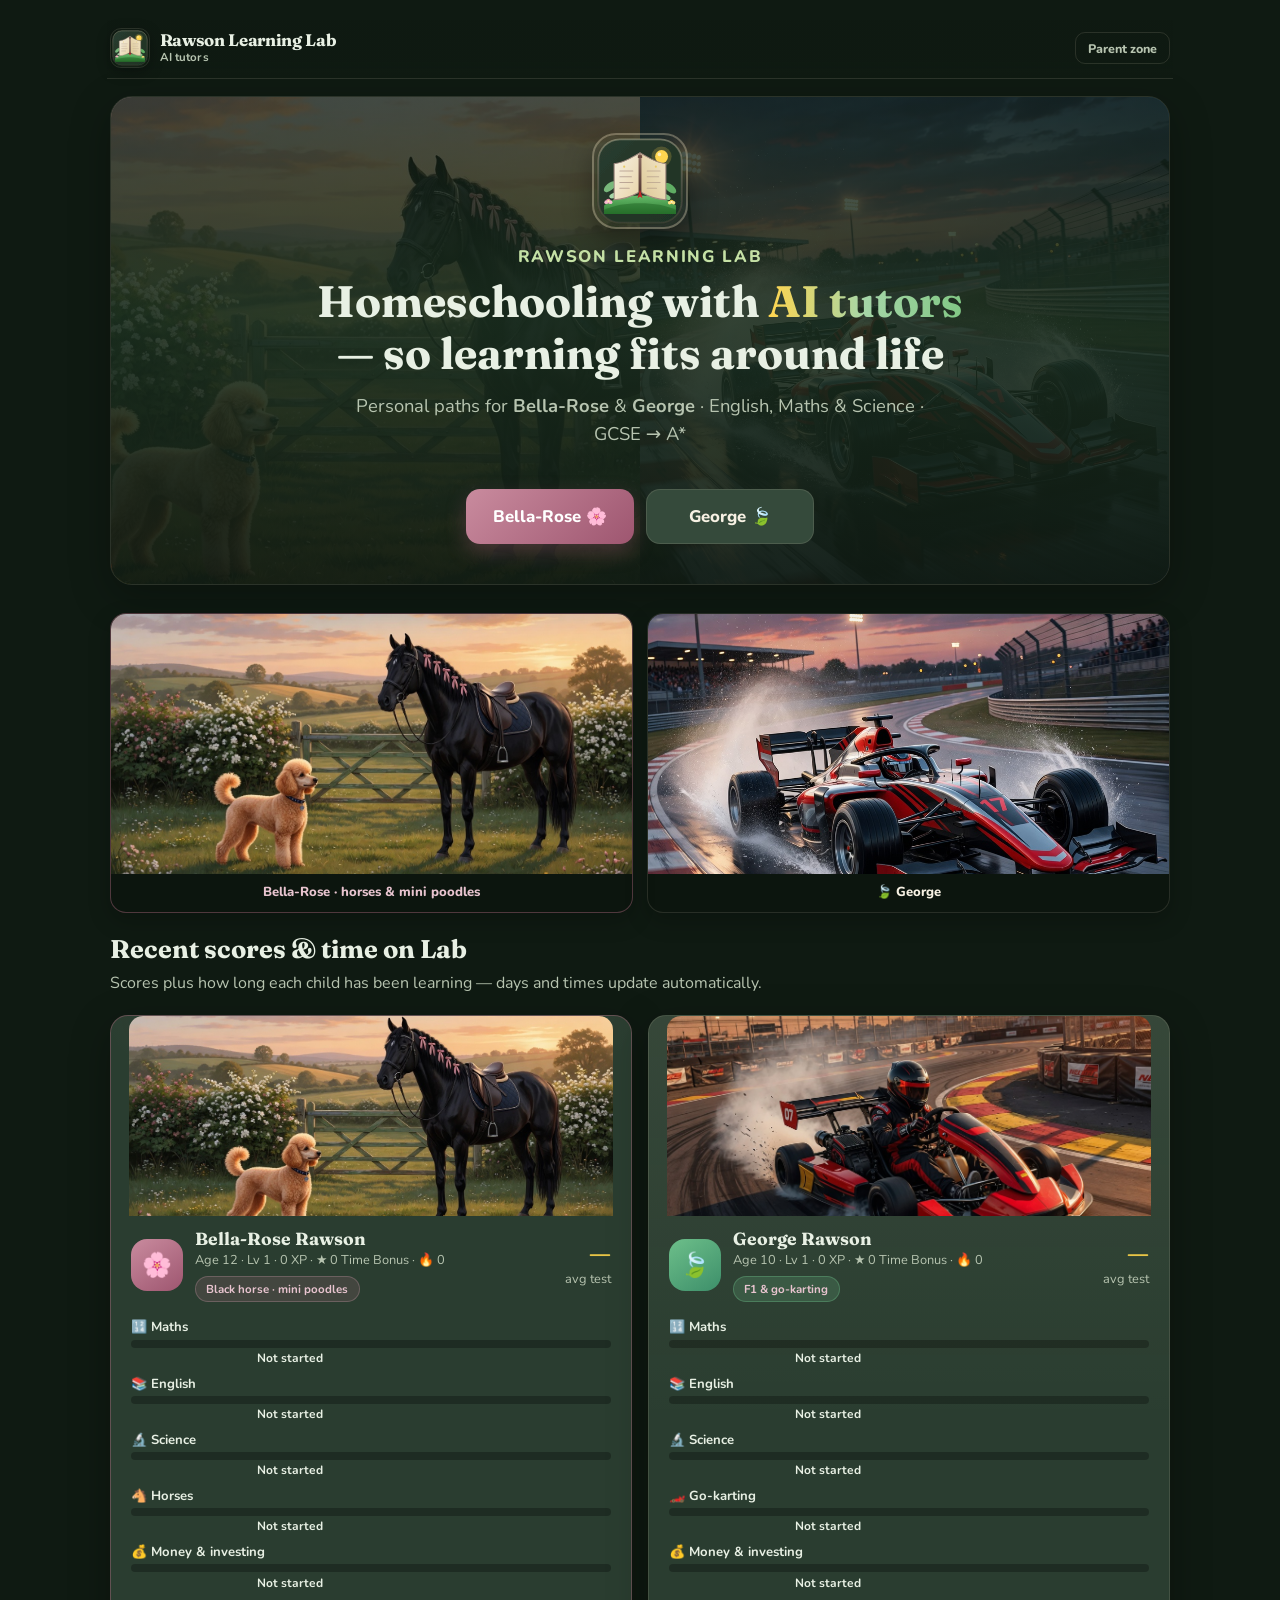
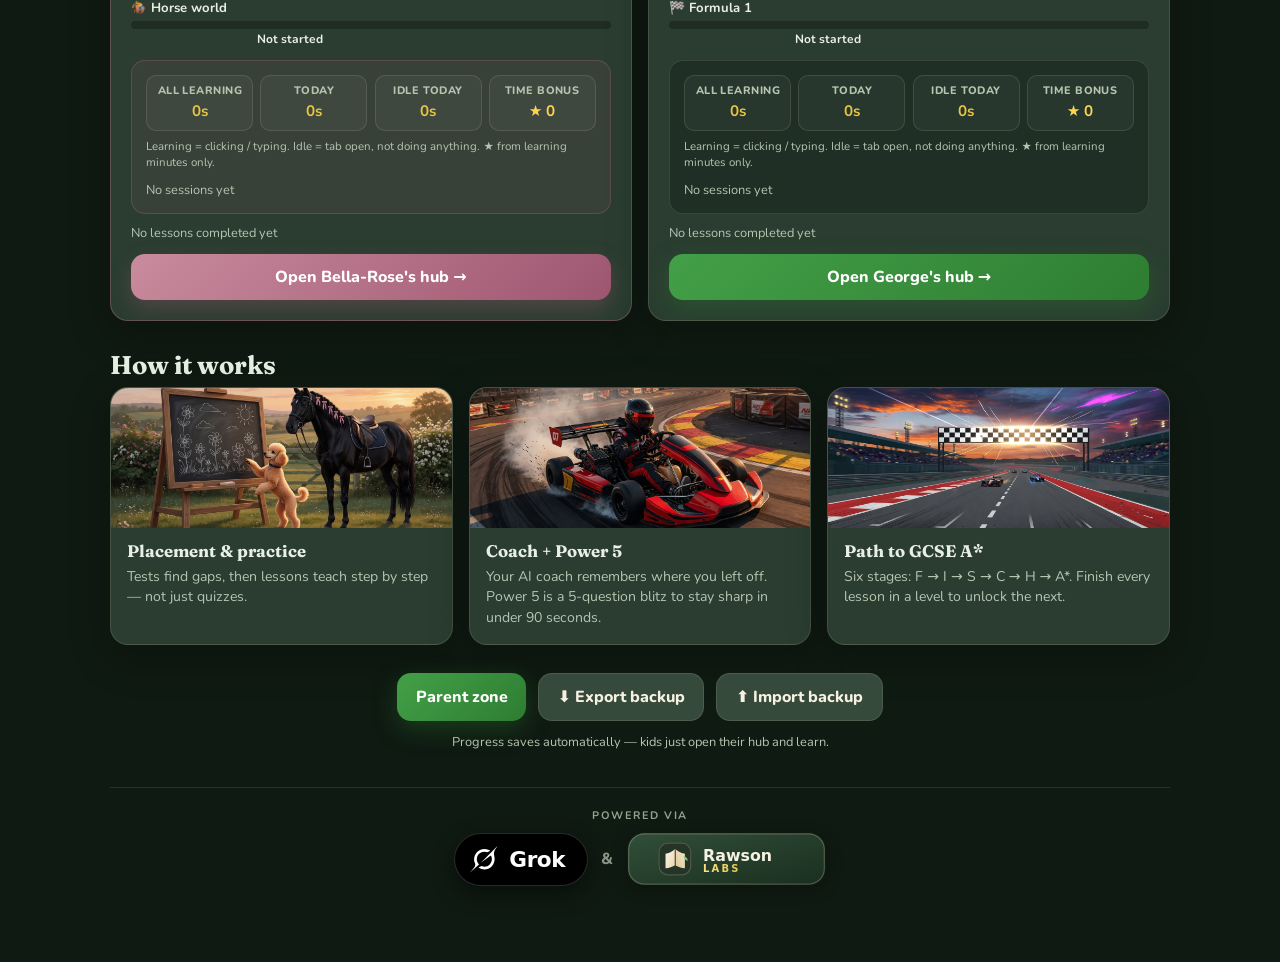
==== index.html @ af061c02 "Keep finished lessons saved, and add this week's questions. A sitting under 7 in 10 no longer says i" ====
<!DOCTYPE html>
<html lang="en-GB">
<head>
  <meta charset="UTF-8" />
  <meta name="viewport" content="width=device-width, initial-scale=1.0" />
  <title>Rawson Learning Lab · Bella-Rose &amp; George</title>
  <meta name="description" content="Rawson Learning Lab — the fastest UK AI teaching platform for Bella-Rose &amp; George. Maths, English &amp; Science from Foundation to GCSE A*. Coach, Power 5 drills, personalised pathways." />
  <meta name="theme-color" content="#0f1a12" />
  <meta name="color-scheme" content="dark" />
  <link rel="icon" href="assets/logo.svg" type="image/svg+xml" />
  <link rel="apple-touch-icon" href="assets/logo-icon.jpg" />
  <link rel="preconnect" href="https://fonts.googleapis.com" />
  <link rel="preconnect" href="https://fonts.gstatic.com" crossorigin />
  <link rel="dns-prefetch" href="https://fonts.googleapis.com" />
  <link href="https://fonts.googleapis.com/css2?family=Fraunces:opsz,wght@9..144,600;9..144,700&family=Nunito:wght@500;600;700;800;900&display=swap" rel="stylesheet" />
  <link rel="stylesheet" href="css/styles.css?v=111" />
  <link rel="stylesheet" href="css/learn.css?v=111" />
  <link rel="stylesheet" href="css/bella-theme.css?v=111" />
  <style>
    /* Instant first paint before CSS bundle applies */
    html, body { margin:0; background:#0f1a12; color:#e8f0e4; }
    #bootHint { font-family: system-ui, sans-serif; color:#c5e1a5; text-align:center; margin-top:3rem; }
  </style>
</head>
<body class="lab-body">
  <div id="app">
    <noscript>Please enable JavaScript for Rawson Learning Lab.</noscript>
    <p id="bootHint">
      Loading Rawson Learning Lab…
    </p>
  </div>

  <script src="js/curriculum.js?v=111"></script>
  <script src="js/engine.js?v=111"></script>
  <script src="js/sync.js?v=111"></script>
  <script src="js/teach-content.js?v=111"></script>
  <script src="js/stage2-content.js?v=111"></script>
  <script src="js/stage3-content.js?v=111"></script>
  <script src="js/year-install.js?v=111"></script>
  <script src="js/year-path.js?v=111"></script>
  <script src="js/year-english.js?v=111"></script>
  <script src="js/year-science.js?v=111"></script>
  <script src="js/stage4-content.js?v=111"></script>
  <script src="js/stage5-content.js?v=111"></script>
  <script src="js/stage6-content.js?v=111"></script>
  <script src="js/fun-stages.js?v=111"></script>
  <script src="js/fun-long-course.js?v=111"></script>
  <script src="js/george-kart-bank.js?v=111"></script>
  <script src="js/george-invest-bank.js?v=111"></script>
  <script src="js/george-journey.js?v=111"></script>
  <script src="js/passion-courses.js?v=111"></script>
  <script src="js/gentle-ramp.js?v=111"></script>
  <script src="js/week-content.js?v=111"></script>
  <script src="js/week3-content.js?v=111"></script>
  <script src="js/week4-content.js?v=111"></script>
  <script src="js/exam-packs.js?v=111"></script>
  <script src="js/tutor.js?v=111"></script>
  <script src="js/voice.js?v=111"></script>
  <script src="js/companion.js?v=111"></script>
  <script src="js/invest-calc.js?v=111"></script>
  <script src="js/report-problem.js?v=111"></script>
  <script src="js/app.js?v=111"></script>
  <script>
    // Remove loading hint once app paints (app replaces #app content)
    setTimeout(function () {
      var h = document.getElementById("bootHint");
      if (h) h.remove();
    }, 50);
  </script>
</body>
</html>
---- css/styles.css ----
:root {
  /* Garden + old-school books palette */
  --bg: #1a2e1f;
  --bg-soft: #243528;
  --surface: #2a3d30;
  --surface-2: #354a3b;
  --parchment: #f3e6c8;
  --text: #f7f1e3;
  --muted: #b7c4b0;
  --line: rgba(243, 230, 200, 0.12);
  --bella: #c98b9e;
  --bella-2: #9e5670;
  --george: #6dbf8a;
  --george-2: #3d8f6a;
  --maths: #6b9fd4;
  --english: #d4a017;
  --science: #7cb342;
  --karting: #ff8a3d;
  --horses: #e8c547;
  --f1: #e10600;
  --horseworld: #c4a574;
  --investing: #d4af37;
  --gold: #e8c547;
  --leaf: #66bb6a;
  --bark: #8d6e63;
  --danger: #e57373;
  --ok: #81c784;
  --radius: 18px;
  --shadow: 0 12px 40px rgba(0, 0, 0, 0.28);
  --font: "Nunito", system-ui, sans-serif;
  --display: "Fraunces", "Georgia", "Nunito", serif;
}

* { box-sizing: border-box; }
html, body {
  margin: 0;
  min-height: 100%;
  font-family: var(--font);
  /* --page-bg swaps to pink for Bella without fighting this rule */
  --page-bg-color: #15251a;
  --page-bg:
    radial-gradient(900px 500px at 15% -5%, rgba(255, 213, 79, 0.12), transparent 50%),
    radial-gradient(800px 480px at 95% 10%, rgba(102, 187, 106, 0.18), transparent 45%),
    radial-gradient(700px 400px at 50% 110%, rgba(141, 110, 99, 0.2), transparent 40%),
    linear-gradient(180deg, #1e3324 0%, #1a2e1f 40%, #15251a 100%);
  --topbar-bg: linear-gradient(180deg, rgba(15, 26, 18, 0.97) 70%, rgba(15, 26, 18, 0.88));
  background: var(--page-bg);
  background-color: var(--page-bg-color);
  color: var(--text);
  -webkit-font-smoothing: antialiased;
}

button, input, select, textarea { font: inherit; }
button { cursor: pointer; }
a { color: inherit; }

#app {
  min-height: 100vh;
  max-width: 1100px;
  margin: 0 auto;
  padding: 1.25rem 1.25rem 3rem;
}

/* —— Shared —— */
.sr-only {
  position: absolute;
  width: 1px;
  height: 1px;
  padding: 0;
  margin: -1px;
  overflow: hidden;
  clip: rect(0, 0, 0, 0);
  white-space: nowrap;
  border: 0;
}
.topbar {
  display: flex;
  flex-direction: column;
  align-items: stretch;
  gap: 0.55rem;
  margin-bottom: 1.1rem;
  position: sticky;
  top: 0;
  z-index: 40;
  padding: 0.5rem 0.2rem 0.6rem;
  margin-left: -0.2rem;
  margin-right: -0.2rem;
  background: var(--topbar-bg);
  backdrop-filter: blur(12px);
  -webkit-backdrop-filter: blur(12px);
  border-bottom: 1px solid var(--line);
}
.topbar-main {
  display: flex;
  align-items: center;
  justify-content: space-between;
  gap: 0.75rem 1rem;
}
/* Always-on Daily / Weekly / Monthly goals */
.goals-bar {
  display: grid;
  grid-template-columns: repeat(3, minmax(0, 1fr));
  gap: 0.45rem;
  width: 100%;
}
.goals-bar:has(.goal-triple) {
  grid-template-columns: repeat(4, minmax(0, 1fr));
}
@media (max-width: 720px) {
  .goals-bar {
    grid-template-columns: 1fr;
  }
  .goals-bar:has(.goal-triple) {
    grid-template-columns: 1fr 1fr;
  }
  .topbar-main {
    flex-wrap: wrap;
  }
  .logo h1 {
    white-space: normal;
  }
  .pill-row {
    width: 100%;
    justify-content: flex-start;
  }
}
.goal-chip {
  display: flex;
  flex-direction: column;
  gap: 0.28rem;
  padding: 0.45rem 0.65rem 0.5rem;
  border-radius: 12px;
  background: rgba(0, 0, 0, 0.28);
  border: 1px solid var(--line);
  min-width: 0;
  transition: border-color 0.15s ease, background 0.15s ease, box-shadow 0.15s ease;
}
.goal-chip-top {
  display: flex;
  align-items: center;
  gap: 0.3rem;
  min-width: 0;
}
.goal-chip-emoji {
  font-size: 0.95rem;
  line-height: 1;
  flex-shrink: 0;
}
.goal-chip-name {
  font-size: 0.72rem;
  font-weight: 800;
  letter-spacing: 0.03em;
  text-transform: uppercase;
  color: var(--muted);
  white-space: nowrap;
  overflow: hidden;
  text-overflow: ellipsis;
}
.goal-chip-badge {
  margin-left: auto;
  font-size: 0.85rem;
  line-height: 1;
  flex-shrink: 0;
}
.goal-chip-nums {
  font-size: 0.95rem;
  font-weight: 800;
  color: var(--text);
  font-family: var(--display);
  letter-spacing: 0.01em;
}
.goal-chip-nums strong {
  color: var(--gold);
}
.goal-slash {
  opacity: 0.45;
  margin: 0 0.05rem;
  font-weight: 700;
}
.goal-chip-bar {
  display: block;
  height: 5px;
  border-radius: 99px;
  background: rgba(255, 255, 255, 0.08);
  overflow: hidden;
}
.goal-chip-bar i {
  display: block;
  height: 100%;
  border-radius: 99px;
  background: linear-gradient(90deg, #6b9fd4, #81c784);
  min-width: 0;
  transition: width 0.35s ease;
}
.goal-chip.is-met {
  border-color: rgba(129, 199, 132, 0.65);
  background:
    linear-gradient(135deg, rgba(129, 199, 132, 0.16), rgba(232, 197, 71, 0.08)),
    rgba(0, 0, 0, 0.22);
  box-shadow: 0 0 0 1px rgba(129, 199, 132, 0.12), 0 6px 18px rgba(46, 125, 50, 0.15);
}
.goal-chip.is-met .goal-chip-name {
  color: #a5d6a7;
}
.goal-chip.is-met .goal-chip-bar i {
  background: linear-gradient(90deg, #81c784, #e8c547);
}
.goal-chip.goal-triple {
  border-color: rgba(232, 197, 71, 0.55);
  background:
    linear-gradient(135deg, rgba(232, 197, 71, 0.18), rgba(129, 199, 132, 0.1)),
    rgba(0, 0, 0, 0.22);
}
.goal-chip.goal-day .goal-chip-bar i {
  background: linear-gradient(90deg, #e8c547, #81c784);
}
.goal-chip.goal-week .goal-chip-bar i {
  background: linear-gradient(90deg, #6b9fd4, #81c784);
}
.goal-chip.goal-month .goal-chip-bar i {
  background: linear-gradient(90deg, #b39ddb, #6b9fd4);
}

.logo {
  display: flex;
  align-items: center;
  gap: 0.6rem;
  cursor: pointer;
  min-width: 0;
}
.logo:focus-visible {
  outline: 2px solid var(--gold);
  outline-offset: 3px;
  border-radius: 12px;
}

.logo-mark {
  width: 40px;
  height: 40px;
  border-radius: 11px;
  display: block;
  object-fit: cover;
  box-shadow: 0 4px 14px rgba(0, 0, 0, 0.28);
  flex-shrink: 0;
  background: transparent;
  border: 1px solid var(--line);
}

.logo-text {
  display: flex;
  flex-direction: column;
  gap: 0.05rem;
  min-width: 0;
}

.logo h1 {
  margin: 0;
  font-family: var(--display);
  font-size: 1.05rem;
  font-weight: 700;
  letter-spacing: -0.02em;
  line-height: 1.15;
  white-space: nowrap;
}

.logo p {
  margin: 0;
  font-size: 0.72rem;
  font-weight: 700;
  color: var(--muted);
  letter-spacing: 0.01em;
  line-height: 1.2;
}

.pill-row {
  display: flex;
  gap: 0.4rem;
  flex-wrap: wrap;
  align-items: center;
  justify-content: flex-end;
}

.pill {
  display: inline-flex;
  align-items: center;
  gap: 0.3rem;
  padding: 0.32rem 0.65rem;
  border-radius: 999px;
  background: var(--surface);
  border: 1px solid var(--line);
  font-size: 0.75rem;
  font-weight: 700;
  color: var(--muted);
  line-height: 1.2;
}

.topbar .btn {
  padding: 0.4rem 0.75rem;
  font-size: 0.78rem;
  border-radius: 10px;
}

.pill strong { color: var(--gold); font-weight: 800; }

.btn {
  border: none;
  border-radius: 14px;
  padding: 0.75rem 1.15rem;
  font-weight: 800;
  transition: transform 0.12s, box-shadow 0.12s, opacity 0.12s;
}
.btn:hover { transform: translateY(-1px); }
.btn:active { transform: translateY(0); }
.btn:disabled { opacity: 0.45; cursor: not-allowed; transform: none; }

.btn-primary {
  background: linear-gradient(135deg, #43a047, #2e7d32);
  color: white;
  box-shadow: 0 8px 24px rgba(46, 125, 50, 0.35);
}
.btn-bella {
  background: linear-gradient(135deg, #c98b9e, #9e5670);
  color: #fff;
  box-shadow: 0 8px 20px rgba(158, 86, 112, 0.35);
}
.btn-secondary {
  background: var(--surface-2);
  color: var(--text);
  border: 1px solid var(--line);
}
.btn-ghost {
  background: transparent;
  color: var(--muted);
  border: 1px solid var(--line);
}
.btn-ok {
  background: linear-gradient(135deg, #22c55e, #14b8a6);
  color: white;
}
.btn-idk {
  background: transparent;
  color: var(--muted);
  border: 1.5px dashed rgba(255, 213, 79, 0.45);
  font-weight: 800;
}
.btn-idk:hover {
  color: var(--text);
  border-color: rgba(255, 213, 79, 0.75);
  background: rgba(255, 213, 79, 0.08);
}
.btn-idk:disabled {
  opacity: 0.45;
  cursor: not-allowed;
}
.diff-card { padding-bottom: 0.9rem; }
.diff-title { margin: 0 0 0.35rem; font-family: var(--display); font-size: 1.15rem; }
.diff-who, .diff-note { margin: 0.35rem 0; font-size: 0.88rem; }
.diff-picks { display: flex; flex-wrap: wrap; gap: 0.45rem; margin: 0.55rem 0; }
.diff-pick {
  flex: 1 1 6.5rem;
  min-height: 44px;
  border-radius: 999px;
  border: 1.5px solid rgba(255, 255, 255, 0.22);
  background: transparent;
  color: inherit;
  font: inherit;
  font-weight: 800;
  padding: 0.5rem 0.75rem;
  cursor: pointer;
}
.diff-pick.is-on {
  background: var(--gold, #e8c547);
  color: #1a1408;
  border-color: transparent;
}
.diff-picks-parent { margin-top: 0.65rem; }
.adapt-hint {
  margin: 0.35rem 0 0.15rem;
  font-size: 0.8rem;
  font-weight: 700;
}
.adapt-hint strong {
  color: var(--gold);
}
body.theme-learner-bella .btn-idk,
body[data-learner="bella"] .btn-idk {
  border-color: rgba(232, 196, 207, 0.5);
  color: #e8c4cf;
}
.btn-block { width: 100%; }
.btn-lg { padding: 0.95rem 1.4rem; font-size: 1.05rem; }

.card {
  background:
    linear-gradient(180deg, rgba(243, 230, 200, 0.06), transparent 45%),
    var(--surface);
  border: 1px solid var(--line);
  border-radius: var(--radius);
  padding: 1.25rem;
  box-shadow: var(--shadow);
}

.grid-2 {
  display: grid;
  grid-template-columns: repeat(2, 1fr);
  gap: 1rem;
}
.grid-3 {
  display: grid;
  grid-template-columns: repeat(3, 1fr);
  gap: 1rem;
}

.muted { color: var(--muted); }
.center { text-align: center; }
.mt-1 { margin-top: 0.75rem; }
.mt-2 { margin-top: 1.25rem; }
.mb-1 { margin-bottom: 0.75rem; }
.mb-2 { margin-bottom: 1.25rem; }

h2.section-title {
  font-family: var(--display);
  font-size: 1.6rem;
  margin: 0 0 0.35rem;
}
.lead {
  margin: 0 0 1.25rem;
  color: var(--muted);
  line-height: 1.5;
}

/* —— Home / profiles —— */
.hero-logo {
  width: 96px;
  height: 96px;
  border-radius: 24px;
  display: block;
  margin: 0 auto 1rem;
  box-shadow: 0 12px 28px rgba(0, 0, 0, 0.35);
  border: 2px solid rgba(243, 230, 200, 0.3);
}
.sparkle {
  background: linear-gradient(90deg, #ffd54f, #a5d6a7, #81c784);
  -webkit-background-clip: text;
  background-clip: text;
  color: transparent;
}

/* Homepage website layout */
.home-hero {
  position: relative;
  border-radius: 22px;
  overflow: hidden;
  margin-bottom: 1.75rem;
  min-height: 380px;
  display: grid;
  place-items: center;
  border: 1px solid var(--line);
  box-shadow: var(--shadow);
}
.home-hero-media {
  position: absolute;
  inset: 0;
}
.home-hero-split {
  display: grid;
  grid-template-columns: 1fr 1fr;
}
.home-hero-media img {
  width: 100%;
  height: 100%;
  object-fit: cover;
  object-position: center 40%;
  display: block;
}
.home-hero-overlay {
  position: absolute;
  inset: 0;
  /* Even wash so centred text stays readable */
  background: linear-gradient(
    180deg,
    rgba(15, 26, 18, 0.72) 0%,
    rgba(26, 46, 31, 0.88) 45%,
    rgba(15, 26, 18, 0.92) 100%
  );
}
.home-hero-copy {
  position: relative;
  z-index: 1;
  padding: 2.25rem 1.5rem 2.5rem;
  max-width: 46rem;
  width: 100%;
  margin: 0 auto;
  text-align: center;
  display: flex;
  flex-direction: column;
  align-items: center;
}
.home-hero-copy h2 {
  font-family: var(--display);
  font-size: clamp(1.85rem, 4.6vw, 2.75rem);
  margin: 0 0 0.75rem;
  line-height: 1.18;
  font-weight: 700;
  max-width: 22ch;
}
.home-hero-copy .lead {
  font-size: clamp(1rem, 2.2vw, 1.15rem);
  max-width: 36rem;
  margin-left: auto;
  margin-right: auto;
}
.home-kicker {
  margin: 0 0 0.5rem;
  font-size: clamp(0.9rem, 2vw, 1.05rem);
  font-weight: 800;
  letter-spacing: 0.1em;
  text-transform: uppercase;
  color: #c5e1a5;
}
.home-hero-cta {
  display: flex;
  flex-wrap: wrap;
  gap: 0.75rem;
  margin-top: 1.35rem;
  justify-content: center;
}
.home-hero-cta .btn-lg {
  min-width: 10.5rem;
  justify-content: center;
}
.home-section {
  margin-bottom: 1.75rem;
}
.home-score-card {
  text-align: left;
}
.home-score-card .avatar.mini {
  width: 52px;
  height: 52px;
  border-radius: 16px;
  font-size: 1.5rem;
  margin: 0;
  display: grid;
  place-items: center;
  color: #fff;
  flex-shrink: 0;
}
.home-score-card.bella {
  border-color: rgba(183, 110, 132, 0.4);
  background:
    radial-gradient(380px 160px at 50% 0%, rgba(183, 110, 132, 0.14), transparent 70%),
    var(--surface);
}
.home-score-card.bella .avatar {
  background: linear-gradient(145deg, var(--bella), var(--bella-2));
}
.home-score-card.george .avatar {
  background: linear-gradient(145deg, var(--george), var(--george-2));
}
.home-score-head {
  display: flex;
  align-items: center;
  gap: 0.75rem;
  margin-bottom: 1rem;
}
.home-score-head h3 {
  margin: 0;
  font-family: var(--display);
  font-size: 1.1rem;
}
.home-score-head .muted {
  margin: 0.15rem 0 0;
  font-size: 0.8rem;
}
.home-avg {
  margin-left: auto;
  text-align: right;
}
.home-avg-num {
  display: block;
  font-family: var(--display);
  font-size: 1.6rem;
  font-weight: 700;
  color: var(--gold);
  line-height: 1;
}
.home-score-row {
  display: grid;
  grid-template-columns: minmax(0, 1fr) auto;
  gap: 0.2rem 0.65rem;
  align-items: center;
  font-size: 0.82rem;
  font-weight: 700;
  margin-bottom: 0.55rem;
}
.home-score-row > strong {
  text-align: right;
  font-size: 0.75rem;
  line-height: 1.25;
  max-width: 12rem;
}
.home-score-bar {
  grid-column: 1 / -1;
  height: 8px;
  background: rgba(0, 0, 0, 0.28);
  border-radius: 99px;
  overflow: hidden;
}
.home-score-bar > i {
  display: block;
  height: 100%;
  border-radius: 99px;
  background: linear-gradient(90deg, #66bb6a, #ffd54f);
}
.time-board {
  margin: 0.85rem 0 0.35rem;
  padding: 0.85rem 0.9rem;
  border-radius: 14px;
  background: rgba(0, 0, 0, 0.22);
  border: 1px solid var(--line);
}
.time-stats {
  display: grid;
  grid-template-columns: repeat(4, minmax(0, 1fr));
  gap: 0.45rem;
  margin-bottom: 0.55rem;
}
.time-stat {
  text-align: center;
  padding: 0.45rem 0.3rem;
  border-radius: 10px;
  background: rgba(255, 255, 255, 0.04);
  border: 1px solid var(--line);
}
.time-stat-label {
  display: block;
  font-size: 0.68rem;
  font-weight: 800;
  letter-spacing: 0.04em;
  text-transform: uppercase;
  color: var(--muted);
  margin-bottom: 0.15rem;
}
.time-stat strong {
  font-size: 0.95rem;
  color: var(--gold);
}
.time-stat-bonus strong {
  color: #ffd54f;
}
.time-board-note {
  margin: 0 0 0.65rem;
  font-size: 0.72rem;
  line-height: 1.35;
}
.time-day-list {
  display: flex;
  flex-direction: column;
  gap: 0.35rem;
}
.time-day-row {
  display: grid;
  grid-template-columns: 5.5rem 3rem 4.2rem 1fr;
  gap: 0.35rem 0.5rem;
  align-items: baseline;
  font-size: 0.78rem;
  font-weight: 700;
  padding-top: 0.3rem;
  border-top: 1px solid rgba(255, 255, 255, 0.06);
}
.time-day-name {
  font-weight: 800;
}
.time-day-dur {
  color: var(--gold);
  font-weight: 800;
}
.time-day-idle {
  color: var(--muted);
  font-weight: 700;
  font-size: 0.72rem;
}
.time-slots {
  color: var(--muted);
  font-weight: 600;
  font-size: 0.72rem;
  line-height: 1.3;
  overflow: hidden;
  text-overflow: ellipsis;
  white-space: nowrap;
}
.time-empty {
  margin: 0;
  font-size: 0.8rem;
}
.time-bonus-chip {
  margin-top: 0.4rem;
  font-size: 0.75rem;
  font-weight: 800;
  color: #ffd54f;
}
#liveTimePill[data-idle="1"] {
  border-color: rgba(255, 213, 79, 0.45);
  color: #ffe082;
}
.home-score-card.bella .time-board {
  border-color: rgba(183, 110, 132, 0.28);
  background: rgba(183, 110, 132, 0.1);
}
body.theme-learner-bella .time-board {
  border-color: rgba(183, 110, 132, 0.28);
  background: rgba(183, 110, 132, 0.1);
}
#liveTimePill {
  max-width: 14rem;
  white-space: nowrap;
  overflow: hidden;
  text-overflow: ellipsis;
}
@media (max-width: 720px) {
  .time-stats {
    grid-template-columns: 1fr 1fr;
  }
  .time-day-row {
    grid-template-columns: 1fr 1fr;
  }
  .time-day-row .time-slots {
    grid-column: 1 / -1;
    white-space: normal;
  }
}
.home-last {
  font-size: 0.8rem;
  margin: 0.65rem 0 0;
}
.home-features {
  display: grid;
  grid-template-columns: repeat(3, 1fr);
  gap: 1rem;
}
.home-feature {
  padding: 0;
  overflow: hidden;
}
.home-feature img {
  width: 100%;
  height: 140px;
  object-fit: cover;
  display: block;
}
.home-feature h3 {
  margin: 0.85rem 1rem 0.35rem;
  font-family: var(--display);
  font-size: 1.05rem;
}
.home-feature p {
  margin: 0 1rem 1rem;
  font-size: 0.88rem;
  line-height: 1.45;
}

@media (max-width: 720px) {
  .home-features {
    grid-template-columns: 1fr;
  }
  .home-score-row {
    font-size: 0.75rem;
  }
  .home-score-row > strong {
    max-width: 9.5rem;
  }
  .home-hero {
    min-height: 340px;
  }
  .home-hero-copy {
    padding: 1.75rem 1.15rem 2rem;
  }
  .home-hero-copy h2 {
    max-width: none;
  }
  .hero-logo {
    width: 84px;
    height: 84px;
  }
}

.profile-card {
  position: relative;
  overflow: hidden;
  text-align: center;
  padding: 1.75rem 1.25rem;
  cursor: pointer;
  transition: transform 0.15s, border-color 0.15s;
  border: 2px solid transparent;
}
.profile-card:hover { transform: translateY(-4px); }
.profile-card.bella {
  border-color: rgba(255, 95, 178, 0.7);
  background:
    radial-gradient(420px 180px at 50% 0%, rgba(255, 95, 178, 0.22), transparent 70%),
    var(--surface);
}
.profile-card.george { border-color: rgba(61, 214, 198, 0.45); }
.profile-card .avatar {
  width: 96px;
  height: 96px;
  margin: 0 auto 1rem;
  border-radius: 28px;
  display: grid;
  place-items: center;
  font-size: 2.6rem;
  font-weight: 900;
  color: white;
}
.profile-card.bella .avatar {
  background: linear-gradient(145deg, var(--bella), var(--bella-2));
  box-shadow: 0 12px 30px rgba(233, 30, 140, 0.45);
}
.profile-card.george .avatar {
  background: linear-gradient(145deg, var(--george), var(--george-2));
  box-shadow: 0 12px 30px rgba(61, 214, 198, 0.3);
}
.profile-card h3 {
  margin: 0 0 0.25rem;
  font-family: var(--display);
  font-size: 1.35rem;
}
.profile-card .age { color: var(--muted); font-weight: 700; margin-bottom: 0.75rem; }
.profile-stats {
  display: flex;
  justify-content: center;
  gap: 0.5rem;
  flex-wrap: wrap;
  font-size: 0.78rem;
  font-weight: 800;
}
.stat-chip {
  background: rgba(0,0,0,0.25);
  padding: 0.3rem 0.6rem;
  border-radius: 999px;
}

.parent-bar {
  margin-top: 1.5rem;
  display: flex;
  gap: 0.75rem;
  justify-content: center;
  flex-wrap: wrap;
}

/* —— Dashboard —— */
.welcome-banner {
  display: flex;
  align-items: center;
  justify-content: space-between;
  gap: 1rem;
  flex-wrap: wrap;
  padding: 1.25rem 1.4rem;
  border-radius: var(--radius);
  margin-bottom: 1.25rem;
  border: 1px solid var(--line);
}
.welcome-banner.bella {
  background: linear-gradient(120deg, rgba(255, 95, 178, 0.28), rgba(233, 30, 140, 0.12));
}
.welcome-banner.george {
  background: linear-gradient(120deg, rgba(61,214,198,0.18), rgba(59,139,255,0.08));
}
.welcome-banner h2 {
  margin: 0;
  font-family: var(--display);
  font-size: 1.5rem;
}
.xp-ring {
  min-width: 110px;
  text-align: center;
}
.xp-ring .lvl {
  font-family: var(--display);
  font-size: 1.4rem;
  font-weight: 700;
  color: var(--gold);
}
.xp-bar {
  height: 10px;
  background: rgba(0,0,0,0.3);
  border-radius: 99px;
  overflow: hidden;
  margin-top: 0.4rem;
}
.xp-fill {
  height: 100%;
  background: linear-gradient(90deg, var(--gold), #ff9f43);
  border-radius: 99px;
  transition: width 0.35s ease;
}

.subject-card {
  position: relative;
  overflow: hidden;
}
.subject-card .icon {
  width: 48px;
  height: 48px;
  border-radius: 14px;
  display: grid;
  place-items: center;
  font-size: 1.4rem;
  margin-bottom: 0.75rem;
}
.subject-card.maths .icon { background: rgba(107, 159, 212, 0.25); }
.subject-card.english .icon { background: rgba(255, 140, 90, 0.2); }
.subject-card.science .icon { background: rgba(74, 222, 128, 0.2); }
.subject-card.karting .icon { background: rgba(255, 138, 61, 0.25); }
.subject-card.f1 .icon { background: rgba(225, 6, 0, 0.28); }
.subject-card.horses .icon { background: rgba(232, 197, 71, 0.25); }
.subject-card.horseworld .icon { background: rgba(196, 165, 116, 0.28); }
.subject-card.investing .icon { background: rgba(212, 175, 55, 0.28); }
.subject-card h3 {
  margin: 0 0 0.35rem;
  font-family: var(--display);
}
.subject-card .skill-meter {
  height: 8px;
  background: rgba(0,0,0,0.25);
  border-radius: 99px;
  overflow: hidden;
  margin: 0.75rem 0 0.4rem;
}
.subject-card .skill-fill {
  height: 100%;
  border-radius: 99px;
}
.subject-card.maths .skill-fill { background: var(--maths); }
.subject-card.english .skill-fill { background: var(--english); }
.subject-card.science .skill-fill { background: var(--science); }
.subject-card.karting .skill-fill { background: var(--karting); }
.subject-card.f1 .skill-fill { background: var(--f1); }
.subject-card.horses .skill-fill { background: var(--horses); }
.subject-card.horseworld .skill-fill { background: var(--horseworld); }
.subject-card.investing .skill-fill { background: var(--investing); }

.badge-list {
  display: flex;
  flex-wrap: wrap;
  gap: 0.5rem;
}
.badge {
  background: var(--surface-2);
  border: 1px solid var(--line);
  border-radius: 12px;
  padding: 0.45rem 0.7rem;
  font-size: 0.8rem;
  font-weight: 800;
}
.badge.locked { opacity: 0.4; filter: grayscale(0.6); }

.course-list { display: flex; flex-direction: column; gap: 0.65rem; }
.course-item {
  display: flex;
  align-items: center;
  gap: 0.85rem;
  padding: 0.9rem 1rem;
  background: var(--surface-2);
  border-radius: 14px;
  border: 1px solid var(--line);
}
.course-item.done { border-color: rgba(61, 220, 151, 0.4); }
.course-item.locked { opacity: 0.5; }
.course-item .num {
  width: 36px;
  height: 36px;
  border-radius: 10px;
  display: grid;
  place-items: center;
  font-weight: 900;
  background: rgba(0,0,0,0.25);
  flex-shrink: 0;
}
.course-item.done .num { background: rgba(61, 220, 151, 0.25); color: var(--ok); }
.course-item .body { flex: 1; min-width: 0; }
.course-item h4 { margin: 0 0 0.15rem; font-size: 0.98rem; }
.course-item p { margin: 0; font-size: 0.8rem; color: var(--muted); }

/* —— Quiz / lesson —— */
.quiz-header {
  display: flex;
  justify-content: space-between;
  align-items: flex-start;
  gap: 1rem;
  margin-bottom: 1rem;
  flex-wrap: wrap;
}
.quiz-saved {
  margin: 0.35rem 0 0;
  font-weight: 800;
  color: var(--gold);
}
.quiz-this-lesson {
  min-width: min(100%, 180px);
  flex: 1;
}
.progress-track {
  flex: 1;
  min-width: 140px;
  height: 12px;
  background: rgba(0,0,0,0.3);
  border-radius: 99px;
  overflow: hidden;
}
.progress-track > span {
  display: block;
  height: 100%;
  background: linear-gradient(90deg, #66bb6a, #ffd54f);
  transition: width 0.3s ease;
}

.question-card h3 {
  font-family: var(--display);
  font-size: 1.25rem;
  line-height: 1.35;
  margin: 0 0 1rem;
}
.q-meta {
  font-size: 0.8rem;
  font-weight: 800;
  color: var(--muted);
  text-transform: uppercase;
  letter-spacing: 0.06em;
  margin-bottom: 0.5rem;
}

.options { display: flex; flex-direction: column; gap: 0.6rem; }
.option {
  text-align: left;
  padding: 0.9rem 1rem;
  border-radius: 14px;
  border: 2px solid var(--line);
  background: var(--surface-2);
  color: var(--text);
  font-weight: 700;
  transition: border-color 0.12s, background 0.12s;
}
.option:hover:not(:disabled) { border-color: rgba(102, 187, 106, 0.55); }
.option.selected { border-color: #66bb6a; background: rgba(102, 187, 106, 0.15); }
.option.correct { border-color: var(--ok); background: rgba(61, 220, 151, 0.15); }
.option.wrong { border-color: var(--danger); background: rgba(255, 107, 107, 0.12); }

.feedback {
  margin-top: 1rem;
  padding: 0.9rem 1rem;
  border-radius: 14px;
  font-weight: 700;
  line-height: 1.45;
}
.feedback.good { background: rgba(61, 220, 151, 0.15); color: #9af0c8; }
.feedback.bad { background: rgba(255, 107, 107, 0.12); color: #ffb4b4; }

.input-answer {
  width: 100%;
  padding: 0.9rem 1rem;
  border-radius: 14px;
  border: 2px solid var(--line);
  background: var(--surface-2);
  color: var(--text);
  font-weight: 700;
  font-size: 1.1rem;
}
.input-answer:focus {
  outline: none;
  border-color: #66bb6a;
}

/* —— Results —— */
.score-hero {
  text-align: center;
  padding: 1.5rem;
}
.score-big {
  font-family: var(--display);
  font-size: 3.5rem;
  font-weight: 700;
  background: linear-gradient(90deg, #ffd54f, #81c784);
  -webkit-background-clip: text;
  background-clip: text;
  color: transparent;
  line-height: 1;
}
.skill-bars { display: flex; flex-direction: column; gap: 0.75rem; }
.skill-row label {
  display: flex;
  justify-content: space-between;
  font-size: 0.85rem;
  font-weight: 800;
  margin-bottom: 0.3rem;
}
.skill-row .bar {
  height: 10px;
  background: rgba(0,0,0,0.3);
  border-radius: 99px;
  overflow: hidden;
}
.skill-row .bar > i {
  display: block;
  height: 100%;
  border-radius: 99px;
  background: linear-gradient(90deg, #66bb6a, #a5d6a7);
}

/* —— Parent —— */
.table-wrap { overflow-x: auto; }
table.progress-table {
  width: 100%;
  border-collapse: collapse;
  font-size: 0.9rem;
}
table.progress-table th,
table.progress-table td {
  text-align: left;
  padding: 0.65rem 0.5rem;
  border-bottom: 1px solid var(--line);
}
table.progress-table th { color: var(--muted); font-size: 0.75rem; text-transform: uppercase; letter-spacing: 0.04em; }

/* —— Confetti burst text —— */
.celebrate {
  animation: pop 0.45s ease;
}
@keyframes pop {
  0% { transform: scale(0.9); opacity: 0.5; }
  60% { transform: scale(1.05); }
  100% { transform: scale(1); opacity: 1; }
}

/* —— Adaptive tutor —— */
.phase-pill {
  display: inline-block;
  font-size: 0.75rem;
  font-weight: 800;
  letter-spacing: 0.04em;
  text-transform: uppercase;
  padding: 0.35rem 0.7rem;
  border-radius: 999px;
  background: rgba(102, 187, 106, 0.2);
  color: #c5e1a5;
  margin-bottom: 0.75rem;
}
.phase-pill.phase-struggle {
  background: rgba(255, 209, 102, 0.15);
  color: var(--gold);
}
.teach-heading {
  font-family: var(--display);
  font-size: 1.25rem;
  margin: 0 0 0.75rem;
  line-height: 1.3;
}
.teach-points, .teach-steps {
  margin: 0.5rem 0 0;
  padding-left: 1.2rem;
  line-height: 1.55;
  color: var(--muted);
}
.teach-points li, .teach-steps li {
  margin-bottom: 0.45rem;
}
.teach-points li {
  color: var(--text);
}
.visual-wrap {
  margin: 0.75rem 0 1rem;
  padding: 0.75rem;
  background: rgba(0,0,0,0.25);
  border-radius: 14px;
  border: 1px solid var(--line);
  overflow-x: auto;
}
.teach-svg {
  width: 100%;
  max-width: 360px;
  height: auto;
  display: block;
  margin: 0 auto;
}
.passage {
  border-left: 3px solid var(--english);
  padding-left: 0.75rem;
  margin: 0 0 1rem;
  color: var(--muted);
  font-style: italic;
}
.ai-bubble {
  margin-top: 0.85rem;
  padding: 0.9rem 1rem;
  border-radius: 14px;
  background: linear-gradient(135deg, rgba(91,140,255,0.15), rgba(196,77,255,0.1));
  border: 1px solid rgba(91,140,255,0.35);
  font-size: 0.9rem;
  line-height: 1.5;
  color: var(--text);
}
.ai-bubble strong {
  display: block;
  margin-bottom: 0.35rem;
  color: #c4b5fd;
}
.tutor-card {
  border-top: 3px solid #8d6e63;
}
.clip-panel {
  margin: 0.75rem 0 1rem;
  padding: 0.9rem 1rem 1rem;
  border-radius: 14px;
  border: 1px solid var(--line);
  background: rgba(0, 0, 0, 0.22);
}
.clip-kicker {
  margin: 0 0 0.6rem;
  font-size: 0.8rem;
  font-weight: 800;
  letter-spacing: 0.04em;
  text-transform: uppercase;
  color: var(--gold);
}
.clip-frame {
  position: relative;
  width: 100%;
  padding-top: 56.25%;
  border-radius: 12px;
  overflow: hidden;
  background: #000;
  margin-bottom: 0.75rem;
}
.clip-frame iframe {
  position: absolute;
  inset: 0;
  width: 100%;
  height: 100%;
  border: 0;
}
.clip-skip {
  width: 100%;
}
.ai-bubble {
  background: linear-gradient(135deg, rgba(102, 187, 106, 0.15), rgba(255, 213, 79, 0.08)) !important;
  border-color: rgba(102, 187, 106, 0.4) !important;
}
.ai-bubble strong {
  color: #c5e1a5 !important;
}

/* Super-clear lesson finished screen */
.simple-done-card {
  text-align: center;
  padding: 2rem 1.5rem 1.75rem !important;
  border-top: 4px solid #66bb6a;
}
.simple-done-title {
  font-family: var(--display);
  font-size: clamp(1.4rem, 4vw, 1.85rem);
  margin: 0 0 0.5rem;
  line-height: 1.25;
}
.simple-done-score {
  font-family: var(--display);
  font-size: 3.2rem;
  font-weight: 700;
  color: var(--gold);
  margin: 0.25rem 0 0.5rem;
  line-height: 1;
}
.big-next-btn {
  width: 100%;
  max-width: 28rem;
  font-size: 1.15rem !important;
  padding: 1rem 1.25rem !important;
}

/* Auto-save toast for kids */
.auto-save-toast {
  position: fixed;
  bottom: 1.25rem;
  left: 50%;
  transform: translateX(-50%) translateY(120%);
  background: linear-gradient(135deg, #2e7d32, #43a047);
  color: #fff;
  font-weight: 800;
  font-size: 0.95rem;
  padding: 0.7rem 1.25rem;
  border-radius: 999px;
  box-shadow: 0 8px 28px rgba(0, 0, 0, 0.35);
  z-index: 9999;
  opacity: 0;
  pointer-events: none;
  transition: transform 0.25s ease, opacity 0.25s ease;
}
.auto-save-toast.show {
  transform: translateX(-50%) translateY(0);
  opacity: 1;
}

/* Powered-by credit */
.site-powered {
  margin: 2.25rem 0 0.75rem;
  padding: 1.25rem 1rem 1rem;
  text-align: center;
  font-size: 0.78rem;
  font-weight: 700;
  letter-spacing: 0.04em;
  color: var(--muted);
  border-top: 1px solid var(--line);
  display: flex;
  flex-direction: column;
  align-items: center;
  gap: 0.65rem;
}
.powered-label {
  text-transform: uppercase;
  font-size: 0.68rem;
  letter-spacing: 0.14em;
  opacity: 0.8;
}
.powered-brands {
  display: flex;
  align-items: center;
  justify-content: center;
  flex-wrap: wrap;
  gap: 0.65rem 0.85rem;
}
.powered-logo {
  display: block;
  height: 34px;
  width: auto;
  max-width: min(52vw, 200px);
  object-fit: contain;
}
/* Grok brand chip — official singularity mark + clean type + live link */
.brand-chip.brand-grok {
  display: inline-flex;
  align-items: center;
  gap: 0.7rem;
  padding: 0.7rem 1.35rem 0.7rem 0.95rem;
  min-height: 52px;
  border-radius: 999px;
  background: #000;
  border: 1px solid rgba(255, 255, 255, 0.16);
  box-shadow: 0 8px 22px rgba(0, 0, 0, 0.45);
  line-height: 1;
  user-select: none;
  text-decoration: none !important;
  color: #fff !important;
  transition: transform 0.12s ease, box-shadow 0.12s ease, border-color 0.12s ease;
  cursor: pointer !important;
  pointer-events: auto !important;
  position: relative;
  z-index: 2;
}
.brand-chip.brand-grok:hover {
  transform: translateY(-2px);
  border-color: rgba(255, 255, 255, 0.32);
  box-shadow: 0 10px 28px rgba(0, 0, 0, 0.55);
}
.brand-chip.brand-grok:focus-visible {
  outline: 2px solid var(--gold);
  outline-offset: 3px;
}
.brand-chip.brand-grok:active {
  transform: translateY(0);
}
.brand-grok-mark {
  display: block;
  width: 28px;
  height: 28px;
  flex-shrink: 0;
  pointer-events: none; /* clicks hit the <a> */
}
.brand-grok-text {
  font-family: ui-sans-serif, system-ui, -apple-system, BlinkMacSystemFont, "Segoe UI", Helvetica, Arial, sans-serif;
  font-size: 1.35rem;
  font-weight: 700;
  letter-spacing: -0.02em;
  color: #fff;
  pointer-events: none;
}
.powered-logo.powered-rawson {
  height: 52px;
  width: auto;
  border-radius: 14px;
  box-shadow: 0 4px 16px rgba(0, 0, 0, 0.28);
  /* Keep logo mark + text visually balanced with Grok chip */
  object-fit: contain;
  object-position: center;
}
.powered-amp {
  font-size: 1rem;
  color: var(--muted);
  font-weight: 800;
  opacity: 0.75;
}

/* —— AI Coach companion —— */
.coach-panel {
  border-color: rgba(232, 197, 71, 0.35) !important;
}
.coach-row {
  display: grid;
  grid-template-columns: 128px minmax(0, 1fr);
  column-gap: 1rem;
  row-gap: 0.75rem;
  align-items: start;
}
.coach-avatar-wrap {
  grid-column: 1;
  width: 112px;
  max-width: 112px;
  justify-self: start;
  display: flex;
  flex-direction: column;
  align-items: center;
  gap: 0.4rem;
  flex-shrink: 0;
  position: relative;
  z-index: 0;
}
.coach-avatar {
  width: 112px;
  height: 112px;
  object-fit: cover;
  border-radius: 20px;
  box-shadow: 0 10px 28px rgba(0, 0, 0, 0.35);
  border: 2px solid rgba(232, 197, 71, 0.35);
  display: block;
}
.coach-online {
  position: static !important;
  left: auto !important;
  bottom: auto !important;
  transform: none !important;
  display: inline-block;
  font-size: 0.65rem;
  font-weight: 800;
  text-transform: uppercase;
  letter-spacing: 0.06em;
  background: rgba(129, 199, 132, 0.95);
  color: #0f1a12;
  padding: 0.15rem 0.45rem;
  border-radius: 999px;
  white-space: nowrap;
}
.coach-main {
  grid-column: 2;
  min-width: 0;
  position: relative;
  z-index: 1;
}
/* Same layout for both kids — photo left, bubble right, no overlap */
html.theme-learner-bella .coach-row,
html.theme-learner-george .coach-row,
html[data-learner="bella"] .coach-row,
html[data-learner="george"] .coach-row,
body.theme-learner-bella .coach-row,
body.theme-learner-george .coach-row,
body[data-learner="bella"] .coach-row,
body[data-learner="george"] .coach-row {
  display: grid !important;
  grid-template-columns: 128px minmax(0, 1fr) !important;
  column-gap: 1rem !important;
  align-items: start !important;
}
html.theme-learner-bella .coach-main,
html.theme-learner-george .coach-main,
html[data-learner="bella"] .coach-main,
html[data-learner="george"] .coach-main,
body.theme-learner-bella .coach-main,
body.theme-learner-george .coach-main,
body[data-learner="bella"] .coach-main,
body[data-learner="george"] .coach-main {
  grid-column: 2 !important;
  min-width: 0 !important;
}
html.theme-learner-bella .coach-online,
html.theme-learner-george .coach-online,
html[data-learner="bella"] .coach-online,
html[data-learner="george"] .coach-online,
body.theme-learner-bella .coach-online,
body.theme-learner-george .coach-online,
body[data-learner="bella"] .coach-online,
body[data-learner="george"] .coach-online {
  position: static !important;
  left: auto !important;
  bottom: auto !important;
  transform: none !important;
}
.coach-name {
  font-weight: 800;
  font-size: 0.82rem;
  color: var(--gold);
  margin-bottom: 0.35rem;
  letter-spacing: 0.03em;
  text-transform: uppercase;
  display: flex;
  align-items: center;
  justify-content: space-between;
  gap: 0.5rem;
  flex-wrap: wrap;
}
.coach-speak-btn {
  font-size: 0.75rem !important;
  padding: 0.3rem 0.55rem !important;
  text-transform: none;
  letter-spacing: 0;
  font-weight: 800 !important;
}
.speech-bubble {
  background: rgba(243, 230, 200, 0.12);
  border: 1px solid rgba(243, 230, 200, 0.2);
  border-radius: 14px;
  padding: 0.75rem 0.9rem;
  line-height: 1.45;
  font-size: 0.95rem;
  position: relative;
}
.speech-bubble::before {
  content: "";
  position: absolute;
  left: -8px;
  top: 18px;
  border: 8px solid transparent;
  border-right-color: rgba(243, 230, 200, 0.2);
}
.coach-struggle {
  margin: 0.5rem 0 0;
  font-size: 0.85rem;
}
.coach-goals {
  margin-top: 0.4rem;
  font-size: 0.8rem;
  font-weight: 700;
}
.coach-ask {
  display: flex;
  gap: 0.5rem;
  margin-top: 0.85rem;
  flex-wrap: wrap;
}
.coach-input {
  flex: 1;
  min-width: 12rem;
  border-radius: 12px;
  border: 1px solid var(--line);
  background: rgba(0, 0, 0, 0.25);
  color: var(--text);
  padding: 0.65rem 0.85rem;
  font: inherit;
  font-weight: 600;
}
.coach-chips {
  display: flex;
  flex-wrap: wrap;
  gap: 0.4rem;
  margin-top: 0.65rem;
}
.coach-chip {
  border-radius: 999px;
  border: 1px solid var(--line);
  background: rgba(0, 0, 0, 0.2);
  color: var(--text);
  font: inherit;
  font-size: 0.78rem;
  font-weight: 700;
  padding: 0.35rem 0.7rem;
  cursor: pointer;
}
.coach-chip:hover {
  border-color: rgba(232, 197, 71, 0.45);
}
.coach-chat-log {
  margin-top: 0.75rem;
  max-height: 160px;
  overflow: auto;
  font-size: 0.82rem;
  line-height: 1.4;
}
.coach-log-line {
  margin-bottom: 0.4rem;
  opacity: 0.9;
}
.coach-log-line.user {
  color: var(--muted);
}
.legend-table {
  width: 100%;
  border-collapse: collapse;
  font-size: 0.88rem;
}
.legend-table th,
.legend-table td {
  text-align: left;
  padding: 0.45rem 0.5rem;
  border-bottom: 1px solid var(--line);
}
.legend-table th {
  color: var(--muted);
  font-size: 0.75rem;
  text-transform: uppercase;
  letter-spacing: 0.04em;
}
.leg-chip {
  white-space: nowrap;
}
.fun-fact-strip {
  margin: 0 0 0.85rem;
  padding: 0.65rem 0.8rem;
  border-radius: 12px;
  background: rgba(232, 197, 71, 0.1);
  border: 1px solid rgba(232, 197, 71, 0.25);
  font-size: 0.9rem;
  line-height: 1.4;
}
.voice-status {
  margin: 0.5rem 0 0;
  font-size: 0.8rem;
  line-height: 1.4;
}
.voice-status.voice-ok {
  color: var(--ok);
}
.voice-status.voice-warn {
  color: var(--gold);
}
.voice-status code {
  color: var(--gold);
  font-size: 0.75rem;
}

@media (max-width: 720px) {
  .coach-row,
  html.theme-learner-bella .coach-row,
  html.theme-learner-george .coach-row,
  html[data-learner="bella"] .coach-row,
  html[data-learner="george"] .coach-row,
  body.theme-learner-bella .coach-row,
  body.theme-learner-george .coach-row,
  body[data-learner="bella"] .coach-row,
  body[data-learner="george"] .coach-row {
    grid-template-columns: minmax(0, 1fr) !important;
    justify-items: center;
    text-align: center;
  }
  .coach-avatar-wrap,
  .coach-main,
  html.theme-learner-bella .coach-main,
  html.theme-learner-george .coach-main,
  html[data-learner="bella"] .coach-main,
  html[data-learner="george"] .coach-main,
  body.theme-learner-bella .coach-main,
  body.theme-learner-george .coach-main,
  body[data-learner="bella"] .coach-main,
  body[data-learner="george"] .coach-main {
    grid-column: 1 !important;
    justify-self: center;
  }
  .speech-bubble::before {
    display: none;
  }
}

/* —— Kid-clear subject page —— */
.btn-xl {
  font-size: 1.15rem !important;
  padding: 0.95rem 1.5rem !important;
  min-height: 3.25rem;
  width: 100%;
  max-width: 22rem;
  font-weight: 800 !important;
}
.next-step-card {
  text-align: center;
  padding: 1.35rem 1.25rem 1.5rem !important;
  border: 2px solid rgba(232, 197, 71, 0.55) !important;
  background:
    radial-gradient(500px 200px at 50% 0%, rgba(232, 197, 71, 0.14), transparent 70%),
    var(--surface) !important;
  box-shadow: 0 12px 36px rgba(0, 0, 0, 0.28);
}
.next-step-primary {
  border-color: rgba(129, 199, 132, 0.65) !important;
  background:
    radial-gradient(500px 200px at 50% 0%, rgba(129, 199, 132, 0.18), transparent 70%),
    var(--surface) !important;
  animation: next-pulse 2.4s ease-in-out infinite;
}
.next-step-unlock {
  border-color: rgba(107, 159, 212, 0.65) !important;
}
.next-step-done {
  border-color: rgba(232, 197, 71, 0.5) !important;
}
@keyframes next-pulse {
  0%, 100% { box-shadow: 0 12px 36px rgba(0, 0, 0, 0.28); }
  50% { box-shadow: 0 12px 40px rgba(129, 199, 132, 0.35); }
}
.next-step-label {
  margin: 0 0 0.35rem;
  font-size: 0.85rem;
  font-weight: 800;
  letter-spacing: 0.04em;
  text-transform: uppercase;
  color: var(--gold);
}
.next-step-title {
  margin: 0 0 0.5rem;
  font-family: var(--display);
  font-size: 1.55rem;
  line-height: 1.2;
}
.next-step-desc {
  margin: 0 auto 1.1rem;
  max-width: 28rem;
  color: var(--muted);
  font-size: 0.98rem;
  line-height: 1.45;
}
.subject-top {
  display: flex;
  align-items: center;
  gap: 1rem;
  padding: 0.85rem 1rem !important;
}
.subject-top-img {
  width: 168px;
  height: 110px;
  object-fit: cover;
  object-position: center 45%;
  border-radius: 16px;
  flex-shrink: 0;
  box-shadow: 0 6px 16px rgba(0, 0, 0, 0.25);
}
.subject-top-title {
  margin: 0;
  font-family: var(--display);
  font-size: 1.65rem;
}
.stage-chip-row {
  display: flex;
  flex-wrap: wrap;
  gap: 0.4rem;
  justify-content: center;
}
.stage-chip {
  min-width: 2.5rem;
  height: 2.5rem;
  border-radius: 999px;
  border: 1px solid var(--line);
  background: rgba(0, 0, 0, 0.22);
  color: var(--muted);
  font-weight: 800;
  font-size: 0.85rem;
  cursor: pointer;
}
.stage-chip.is-active {
  background: rgba(129, 199, 132, 0.35);
  color: var(--text);
  border-color: rgba(129, 199, 132, 0.65);
  box-shadow: 0 0 0 2px rgba(129, 199, 132, 0.25);
}
.stage-chip.is-done {
  background: rgba(129, 199, 132, 0.22);
  color: var(--ok);
}
.stage-chip.is-locked {
  opacity: 0.4;
  cursor: not-allowed;
}
.stage-chip-caption {
  text-align: center;
  margin: 0.55rem 0 0;
  font-size: 0.85rem;
}
.lessons-head {
  display: flex;
  align-items: center;
  justify-content: space-between;
  gap: 1rem;
  flex-wrap: wrap;
}
.lessons-progress {
  display: flex;
  align-items: center;
  gap: 0.5rem;
  min-width: 8rem;
  flex: 1;
  max-width: 14rem;
}
.lesson-stack {
  display: flex;
  flex-direction: column;
  gap: 0.55rem;
}
.lesson-row {
  display: grid;
  grid-template-columns: 2.75rem 1fr auto;
  gap: 0.75rem;
  align-items: center;
  width: 100%;
  text-align: left;
  padding: 0.85rem 0.9rem;
  border-radius: 14px;
  border: 1px solid var(--line);
  background: rgba(0, 0, 0, 0.18);
  color: var(--text);
  cursor: pointer;
  font: inherit;
  transition: border-color 0.15s, transform 0.12s, background 0.15s;
}
.lesson-row:not(:disabled):hover {
  transform: translateY(-1px);
  border-color: rgba(243, 230, 200, 0.28);
}
.lesson-row.is-next {
  border-color: rgba(129, 199, 132, 0.75);
  background: rgba(129, 199, 132, 0.14);
  box-shadow: 0 8px 24px rgba(0, 0, 0, 0.2);
}
.lesson-row.is-done {
  border-color: rgba(129, 199, 132, 0.35);
}
.lesson-row.is-locked {
  opacity: 0.45;
  cursor: not-allowed;
}
.lesson-badge {
  width: 2.5rem;
  height: 2.5rem;
  border-radius: 50%;
  display: inline-flex;
  align-items: center;
  justify-content: center;
  font-weight: 900;
  background: rgba(255, 255, 255, 0.08);
}
.lesson-row.is-next .lesson-badge {
  background: rgba(129, 199, 132, 0.4);
  color: #fff;
}
.lesson-row.is-done .lesson-badge {
  background: rgba(129, 199, 132, 0.28);
  color: var(--ok);
}
.lesson-copy {
  display: flex;
  flex-direction: column;
  gap: 0.15rem;
  min-width: 0;
}
.lesson-copy strong {
  font-size: 1.02rem;
}
.lesson-copy .muted {
  font-size: 0.82rem;
  line-height: 1.3;
}
.lesson-action {
  font-weight: 800;
  font-size: 0.9rem;
  color: var(--gold);
  white-space: nowrap;
}
.lesson-row.is-next .lesson-action {
  color: var(--ok);
  font-size: 1rem;
}
.lesson-row.is-locked .lesson-action {
  color: var(--muted);
}
@media (max-width: 640px) {
  .lesson-row {
    grid-template-columns: 2.4rem minmax(0, 1fr);
  }
  .lesson-action {
    grid-column: 2;
    white-space: normal;
    font-size: 0.82rem;
  }
  .quiz-this-lesson {
    width: 100%;
  }
}
@media (min-width: 721px) and (max-width: 980px) {
  .grid-3 { grid-template-columns: 1fr 1fr; }
}
.more-options {
  cursor: default;
}
.more-options summary {
  cursor: pointer;
  font-weight: 800;
  color: var(--muted);
  padding: 0.15rem 0;
}
.more-options-body {
  margin-top: 0.9rem;
  padding-top: 0.75rem;
  border-top: 1px solid var(--line);
}
.more-options .exam-card-art {
  margin-top: 0.5rem;
  border: none;
  padding: 0;
  background: transparent;
  box-shadow: none;
}

/* Daily goal + continue */
.daily-goal-card.daily-met {
  border-color: rgba(129, 199, 132, 0.55);
  background: rgba(129, 199, 132, 0.08);
}
.exam-timer {
  font-family: var(--display);
  font-weight: 800;
  font-size: 1.25rem;
  color: var(--gold);
  min-width: 3.5rem;
  text-align: center;
  padding: 0.25rem 0.5rem;
  border-radius: 10px;
  background: rgba(0, 0, 0, 0.25);
  border: 1px solid var(--line);
}
.exam-timer.timer-urgent {
  color: var(--danger);
  animation: pulse-timer 1s ease infinite;
}
@keyframes pulse-timer {
  50% { opacity: 0.65; }
}

/* —— Confetti wins —— */
.confetti-layer {
  pointer-events: none;
  position: fixed;
  inset: 0;
  z-index: 9999;
  overflow: hidden;
}
.confetti-layer i {
  position: absolute;
  top: -12px;
  width: 10px;
  height: 14px;
  border-radius: 2px;
  opacity: 0.95;
  animation: confetti-fall 2s ease-in forwards;
}
@keyframes confetti-fall {
  0% {
    transform: translateY(0) rotate(0deg);
    opacity: 1;
  }
  100% {
    transform: translateY(105vh) rotate(720deg);
    opacity: 0.15;
  }
}

/* —— Hub quick actions (Power 5) —— */
.quick-actions {
  display: grid;
  grid-template-columns: repeat(3, 1fr);
  gap: 0.55rem;
}
@media (max-width: 640px) {
  .quick-actions {
    grid-template-columns: 1fr;
  }
}
.quick-act {
  display: flex;
  align-items: center;
  justify-content: center;
  gap: 0.45rem;
  padding: 0.7rem 0.85rem;
  border-radius: 14px;
  border: 1px solid rgba(232, 197, 71, 0.4);
  background:
    linear-gradient(135deg, rgba(232, 197, 71, 0.12), rgba(129, 199, 132, 0.08)),
    rgba(0, 0, 0, 0.22);
  color: var(--text);
  font-weight: 800;
  font-size: 0.9rem;
  cursor: pointer;
  transition: transform 0.12s ease, border-color 0.12s ease, background 0.12s ease;
}
.quick-act:hover {
  transform: translateY(-2px);
  border-color: rgba(232, 197, 71, 0.7);
  background:
    linear-gradient(135deg, rgba(232, 197, 71, 0.18), rgba(129, 199, 132, 0.12)),
    rgba(0, 0, 0, 0.28);
}
.quick-act:active {
  transform: translateY(0);
}
.qa-emoji {
  font-size: 1.15rem;
}
.qa-label {
  letter-spacing: 0.01em;
}
.power5-card {
  border-color: rgba(232, 197, 71, 0.45) !important;
  box-shadow: 0 0 0 1px rgba(232, 197, 71, 0.12), 0 12px 36px rgba(0, 0, 0, 0.28);
}
.power5-timer {
  font-family: var(--display);
  font-weight: 800;
  font-size: 1.05rem;
  color: var(--gold);
  min-width: 2.5rem;
  text-align: center;
  padding: 0.2rem 0.45rem;
  border-radius: 8px;
  background: rgba(0, 0, 0, 0.25);
  border: 1px solid var(--line);
}
.continue-card .btn-xl {
  animation: next-pulse 2.6s ease-in-out infinite;
}
.opt-key {
  display: inline-flex;
  align-items: center;
  justify-content: center;
  width: 1.35rem;
  height: 1.35rem;
  margin-right: 0.35rem;
  border-radius: 6px;
  background: rgba(0, 0, 0, 0.28);
  border: 1px solid var(--line);
  font-size: 0.75rem;
  font-weight: 800;
  color: var(--gold);
  vertical-align: middle;
}
/* Instant paint feel */
.lab-body {
  text-rendering: optimizeLegibility;
  -webkit-font-smoothing: antialiased;
}
#app {
  min-height: 100vh;
}
.feedback {
  animation: fb-in 0.18s ease-out;
}
@keyframes fb-in {
  from { opacity: 0; transform: translateY(4px); }
  to { opacity: 1; transform: none; }
}
@media (prefers-reduced-motion: reduce) {
  .confetti-layer,
  .next-step-primary,
  .continue-card .btn-xl,
  .exam-timer.timer-urgent,
  .feedback {
    animation: none !important;
  }
  .subject-card-art:hover .subject-art {
    transform: none;
  }
}
.parent-next-rec {
  margin: 0.35rem 0 0.75rem;
  padding: 0.55rem 0.75rem;
  border-radius: 10px;
  background: rgba(129, 199, 132, 0.1);
  border: 1px solid rgba(129, 199, 132, 0.35);
  font-size: 0.9rem;
  line-height: 1.4;
}
/* Sticky primary next-step on tall subject pages (mobile-friendly) */
@media (max-width: 720px) {
  .next-step-primary {
    position: sticky;
    top: 0.35rem;
    z-index: 20;
  }
}

/* —— Fun Grok Imagine illustrations —— */
.welcome-with-art {
  display: flex;
  align-items: center;
  gap: 1rem;
  flex-wrap: wrap;
}
.welcome-mascot {
  width: 96px;
  height: 96px;
  object-fit: cover;
  border-radius: 18px;
  border: 2px solid rgba(243, 230, 200, 0.25);
  box-shadow: 0 8px 24px rgba(0, 0, 0, 0.25);
  flex-shrink: 0;
}
.welcome-copy {
  flex: 1;
  min-width: 10rem;
}
.subject-card-art {
  padding: 0;
  overflow: hidden;
  display: flex;
  flex-direction: column;
}
.subject-art-wrap {
  position: relative;
  aspect-ratio: 1;
  max-height: 160px;
  overflow: hidden;
  background: rgba(0, 0, 0, 0.2);
}
.subject-art {
  width: 100%;
  height: 100%;
  object-fit: cover;
  display: block;
  transition: transform 0.25s ease;
}
.subject-card-art:hover .subject-art {
  transform: scale(1.04);
}
.subject-card-body {
  padding: 0.9rem 1rem 1.1rem;
}
.subject-card-art .icon {
  margin-top: 0;
}
.pathway-card-art .pathway-art-wrap {
  margin: -0.15rem -0.15rem 0;
  border-radius: 14px;
  overflow: hidden;
  max-height: 160px;
}
.pathway-art {
  width: 100%;
  height: 160px;
  object-fit: cover;
  display: block;
}
.subject-hero-art {
  display: grid;
  grid-template-columns: 140px 1fr;
  gap: 1rem;
  align-items: center;
  padding: 0.75rem 1rem;
  overflow: hidden;
}
.subject-hero-art img {
  width: 140px;
  height: 140px;
  object-fit: cover;
  border-radius: 14px;
  box-shadow: 0 6px 18px rgba(0, 0, 0, 0.25);
}
.subject-hero-copy .section-title {
  font-size: 1.55rem;
}
.unlock-banner-art {
  display: grid;
  grid-template-columns: 110px 1fr;
  gap: 0.9rem;
  align-items: center;
}
.banner-illust {
  width: 110px;
  height: 110px;
  object-fit: cover;
  border-radius: 14px;
  box-shadow: 0 6px 16px rgba(0, 0, 0, 0.22);
}
.exam-art-row {
  display: grid;
  grid-template-columns: 88px 1fr;
  gap: 0.85rem;
  align-items: center;
  margin-bottom: 0.35rem;
}
.exam-art {
  width: 88px;
  height: 88px;
  object-fit: cover;
  border-radius: 12px;
  box-shadow: 0 4px 14px rgba(0, 0, 0, 0.22);
}
.lesson-illust {
  width: 100%;
  max-height: 260px;
  object-fit: cover;
  object-position: center 40%;
  border-radius: 14px;
  margin: 0.35rem 0 0.85rem;
  box-shadow: 0 8px 22px rgba(0, 0, 0, 0.22);
}
.score-hero-art {
  text-align: center;
}
.score-illust {
  width: min(100%, 220px);
  height: 140px;
  object-fit: cover;
  border-radius: 16px;
  margin: 0 auto 0.75rem;
  display: block;
  box-shadow: 0 8px 24px rgba(0, 0, 0, 0.28);
}
.home-pick-art {
  width: 100%;
  max-height: 200px;
  object-fit: cover;
  border-radius: 16px;
  margin: 0 0 1rem;
  box-shadow: 0 10px 28px rgba(0, 0, 0, 0.28);
}
.home-theme-row {
  display: grid;
  grid-template-columns: 1fr 1fr;
  gap: 0.85rem;
  margin: 0 0 1.25rem;
}
.home-theme-card {
  margin: 0;
  border-radius: 16px;
  overflow: hidden;
  background: rgba(0, 0, 0, 0.18);
  border: 1px solid var(--line);
  box-shadow: 0 8px 22px rgba(0, 0, 0, 0.22);
}
.home-theme-card img {
  width: 100%;
  height: 260px;
  object-fit: cover;
  /* Keep horse / F1 car fully in frame */
  object-position: center 40%;
  display: block;
}
.home-theme-card figcaption {
  padding: 0.55rem 0.75rem 0.7rem;
  font-size: 0.82rem;
  font-weight: 800;
  color: var(--text);
  text-align: center;
}
.home-theme-card.bella {
  border-color: rgba(183, 110, 132, 0.4);
}
.home-theme-card.bella figcaption {
  color: #e8c4cf;
}
.home-score-art {
  width: 100%;
  height: 200px;
  object-fit: cover;
  object-position: center 40%;
  display: block;
  border-radius: 14px 14px 0 0;
  margin: -0.15rem -0.15rem 0.75rem;
  width: calc(100% + 0.3rem);
}
.home-score-card {
  overflow: hidden;
  padding-top: 0.15rem;
}
body.theme-bella .welcome-banner,
body.theme-learner-bella .welcome-banner {
  border-color: rgba(255, 95, 178, 0.5);
}
body.theme-learner-george .welcome-banner {
  border-color: rgba(109, 191, 138, 0.4);
}

/* —— Bella dusty-rose theme (hub) — refined accents; full look in bella-theme.css —— */
html.theme-learner-bella,
body.theme-learner-bella {
  --bg: #2c1a24;
  --bg-soft: #3a2430;
  --surface: #422833;
  --surface-2: #523440;
  --muted: #c9a8b6;
  --line: rgba(212, 165, 180, 0.2);
  --leaf: #c98b9e;
  --ok: #c98b9e;
  --gold: #e8c4cf;
}
html.theme-learner-bella {
  background: #2c1a24 !important;
}
body.theme-learner-bella {
  background-color: #2c1a24 !important;
}
body.theme-learner-bella .btn-primary,
body.theme-learner-bella .btn-ok,
body.theme-learner-bella .big-next-btn.btn-primary {
  background: linear-gradient(135deg, #c98b9e, #9e5670);
  color: #fff;
  box-shadow: 0 8px 20px rgba(158, 86, 112, 0.35);
}
body.theme-learner-bella .home-score-bar > i,
body.theme-learner-bella .skill-bar > i,
body.theme-learner-bella .xp-fill {
  background: linear-gradient(90deg, #b76e84, #e8c4cf);
}
body.theme-learner-bella .option.selected {
  border-color: #c98b9e;
  background: rgba(201, 139, 158, 0.16);
}
body.theme-learner-bella .simple-done-card {
  border-top-color: #b76e84;
}
body.theme-learner-bella .home-kicker {
  color: #e8c4cf;
}

@media (max-width: 720px) {
  .subject-hero-art {
    grid-template-columns: 1fr;
    text-align: center;
  }
  .subject-hero-art img {
    margin: 0 auto;
  }
  .unlock-banner-art {
    grid-template-columns: 1fr;
    text-align: center;
  }
  .banner-illust {
    margin: 0 auto;
  }
  .exam-art-row {
    grid-template-columns: 1fr;
    text-align: center;
  }
  .exam-art {
    margin: 0 auto;
  }
  .welcome-with-art {
    justify-content: center;
    text-align: center;
  }
  .home-theme-row {
    grid-template-columns: 1fr;
  }
}

/* GCSE → A* pathway map */
.pathway-map {
  display: flex;
  flex-direction: column;
  gap: 0.55rem;
}
.path-row {
  display: grid;
  grid-template-columns: 7.5rem 1fr 3rem;
  gap: 0.5rem;
  align-items: center;
}
.path-sub {
  font-weight: 800;
  font-size: 0.85rem;
}
.path-cells {
  display: flex;
  gap: 0.3rem;
  flex-wrap: wrap;
}
.path-cell {
  min-width: 2rem;
  height: 1.75rem;
  padding: 0 0.35rem;
  border-radius: 8px;
  display: inline-flex;
  align-items: center;
  justify-content: center;
  font-size: 0.72rem;
  font-weight: 800;
  border: 1px solid var(--line);
  background: rgba(0, 0, 0, 0.2);
  color: var(--muted);
}
.path-cell.path-done {
  background: rgba(129, 199, 132, 0.35);
  color: var(--ok);
  border-color: rgba(129, 199, 132, 0.5);
}
.path-cell.path-active {
  background: rgba(232, 197, 71, 0.3);
  color: var(--gold);
  border-color: rgba(232, 197, 71, 0.55);
  box-shadow: 0 0 0 1px rgba(232, 197, 71, 0.25);
}
.path-cell.path-open {
  background: rgba(107, 159, 212, 0.2);
  color: var(--text);
}
.path-cell.path-locked {
  opacity: 0.45;
}
.path-pct {
  font-size: 0.78rem;
  font-weight: 800;
  text-align: right;
}

@media (max-width: 720px) {
  .grid-2, .grid-3 { grid-template-columns: 1fr; }
  #app { padding: 1rem 0.9rem 2.5rem; }
  .path-row {
    grid-template-columns: 1fr;
    gap: 0.25rem;
  }
  .path-pct { text-align: left; }
  .invest-grid, .invest-strats, .invest-compare { grid-template-columns: 1fr; }
}

@media (min-width: 721px) and (max-width: 1100px) {
  .grid-3 { grid-template-columns: repeat(2, 1fr); }
}

.invest-grid {
  display: grid;
  grid-template-columns: repeat(3, minmax(0, 1fr));
  gap: 0.85rem;
}
.invest-field {
  display: flex;
  flex-direction: column;
  gap: 0.35rem;
  font-weight: 800;
  font-size: 0.85rem;
  color: var(--muted);
}
.invest-field input[type="number"],
.invest-field input[type="range"] {
  width: 100%;
  font-family: var(--font);
  font-weight: 800;
  font-size: 1.05rem;
  color: var(--text);
  background: rgba(0, 0, 0, 0.22);
  border: 1px solid var(--line);
  border-radius: 12px;
  padding: 0.65rem 0.75rem;
}
.invest-field input[type="range"] {
  padding: 0.4rem 0;
  accent-color: var(--investing);
}
.invest-freq {
  display: flex;
  gap: 0.6rem;
  margin: 1rem 0;
}
.invest-freq label {
  flex: 1;
  display: flex;
  align-items: center;
  justify-content: center;
  gap: 0.4rem;
  padding: 0.7rem 0.5rem;
  border-radius: 12px;
  border: 1px solid var(--line);
  background: rgba(0, 0, 0, 0.18);
  font-weight: 800;
  cursor: pointer;
}
.invest-freq label.is-on {
  border-color: rgba(212, 175, 55, 0.7);
  background: rgba(212, 175, 55, 0.16);
  color: var(--gold);
}
.invest-twenty-box {
  padding: 0.9rem;
  border-radius: 14px;
  border: 1px solid rgba(212, 175, 55, 0.28);
  background: rgba(212, 175, 55, 0.08);
}
.invest-check {
  display: flex;
  gap: 0.55rem;
  align-items: flex-start;
  font-weight: 800;
  margin-bottom: 0.85rem;
  cursor: pointer;
}
.invest-strats {
  display: grid;
  grid-template-columns: repeat(3, minmax(0, 1fr));
  gap: 0.65rem;
  margin: 0.75rem 0;
}
.invest-strat {
  text-align: left;
  border: 1px solid var(--line);
  background: rgba(0, 0, 0, 0.2);
  color: var(--text);
  border-radius: 14px;
  padding: 0.85rem;
  cursor: pointer;
  display: flex;
  flex-direction: column;
  gap: 0.2rem;
  font-family: var(--font);
}
.invest-strat strong { font-family: var(--display); }
.invest-strat.is-on {
  border-color: rgba(212, 175, 55, 0.75);
  box-shadow: 0 0 0 1px rgba(212, 175, 55, 0.25);
  background: rgba(212, 175, 55, 0.12);
}
.invest-strat-mix { grid-column: 1 / -1; }
.invest-strat-emoji { font-size: 1.35rem; }
.invest-strat-pot {
  font-weight: 900;
  font-size: 1.05rem;
  color: var(--gold);
  margin-top: 0.25rem;
}
.invest-mini-warn {
  font-size: 0.72rem;
  font-weight: 800;
  color: #ffcc80;
}
.invest-apr-row {
  display: grid;
  grid-template-columns: auto 1fr auto;
  gap: 0.75rem;
  align-items: center;
  font-weight: 800;
  margin-top: 0.5rem;
}
.invest-apr-row input[type="range"] {
  width: 100%;
  accent-color: var(--investing);
}
.invest-result {
  text-align: center;
  border-color: rgba(212, 175, 55, 0.4);
}
.invest-big {
  font-family: var(--display);
  font-size: clamp(1.8rem, 5vw, 2.8rem);
  margin: 0.2rem 0 0.5rem;
  color: var(--gold);
}
.invest-warn {
  margin: 0.75rem 0 0;
  padding: 0.55rem 0.75rem;
  border-radius: 10px;
  background: rgba(255, 183, 77, 0.12);
  border: 1px solid rgba(255, 183, 77, 0.35);
  color: #ffcc80;
  font-weight: 800;
  font-size: 0.88rem;
}
.invest-million {
  text-align: left;
  margin-top: 0.5rem;
}
.invest-compare {
  display: grid;
  grid-template-columns: repeat(2, minmax(0, 1fr));
  gap: 0.65rem;
}
.invest-compare-card {
  border: 1px solid var(--line);
  border-radius: 14px;
  padding: 0.85rem;
  background: rgba(0, 0, 0, 0.18);
}
.invest-compare-card h4 { margin: 0 0 0.25rem; font-family: var(--display); }
.invest-compare-pot {
  margin: 0;
  font-weight: 900;
  font-size: 1.2rem;
  color: var(--gold);
}
.invest-compare-card.is-mix { grid-column: 1 / -1; }
.invest-chart { margin-top: 0.85rem; display: flex; flex-direction: column; gap: 0.65rem; }
.invest-age-row { display: grid; gap: 0.25rem; }
.invest-age-label { font-weight: 800; font-size: 0.82rem; }
.invest-age-bars { display: flex; flex-direction: column; gap: 0.2rem; }
.invest-bar {
  height: 8px;
  border-radius: 99px;
  min-width: 8px;
}
.invest-bar.gold { background: #d4af37; }
.invest-bar.sp500 { background: #6b9fd4; }
.invest-bar.mix { background: #81c784; }
.invest-age-nums { font-size: 0.75rem; font-weight: 700; }
.invest-rules {
  margin: 0;
  padding-left: 1.15rem;
  color: var(--muted);
  line-height: 1.55;
}
.invest-age-nums,
.invest-big,
.invest-strat-pot {
  overflow-wrap: anywhere;
}
.course-link-card { border-color: rgba(243, 230, 200, 0.28); }
.course-link-kicker {
  margin: 0 0 0.25rem;
  font-size: 0.75rem;
  font-weight: 800;
  letter-spacing: 0.06em;
  text-transform: uppercase;
  color: var(--gold);
}
.course-link-note { margin: 0 0 0.75rem; color: var(--muted); }
.journey-horse { border-color: rgba(196, 165, 116, 0.55); }
.journey-horse .journey-kicker { color: #e6d3b0; }

@media (max-width: 720px) {
  .invest-grid,
  .invest-strats,
  .invest-compare { grid-template-columns: 1fr; }
  .invest-strat-mix,
  .invest-compare-card.is-mix { grid-column: auto; }
  .invest-freq { flex-direction: column; }
  .invest-apr-row { grid-template-columns: 1fr; }
  .invest-field input[type="number"] { font-size: 1.05rem; }
}

/* —— Level complete celebration (100% bar) —— */
.level-complete-screen {
  min-height: 70vh;
  display: flex;
  align-items: center;
  justify-content: center;
  padding: 0.5rem 0 1.5rem;
}
.level-complete-card {
  text-align: center;
  max-width: 34rem;
  width: 100%;
  margin: 0 auto;
  padding: 1.75rem 1.35rem 1.5rem !important;
  border: 2px solid rgba(232, 197, 71, 0.45) !important;
  box-shadow: 0 16px 40px rgba(0, 0, 0, 0.35);
  background:
    radial-gradient(500px 220px at 50% 0%, rgba(232, 197, 71, 0.22), transparent 70%),
    linear-gradient(165deg, rgba(60, 80, 50, 0.98), rgba(30, 45, 35, 0.98)) !important;
}
body.theme-learner-bella .level-complete-card,
body[data-learner="bella"] .level-complete-card {
  background:
    radial-gradient(500px 220px at 50% 0%, rgba(232, 196, 207, 0.28), transparent 70%),
    linear-gradient(165deg, rgba(90, 50, 70, 0.98), rgba(50, 30, 42, 0.98)) !important;
  border-color: rgba(232, 196, 207, 0.5) !important;
}
.level-complete-art {
  width: 100%;
  max-height: 180px;
  object-fit: cover;
  border-radius: 16px;
  margin: 0 0 1rem;
}
.level-complete-kicker {
  margin: 0 0 0.35rem;
  font-size: 0.78rem;
  font-weight: 800;
  letter-spacing: 0.08em;
  text-transform: uppercase;
  color: var(--gold);
}
.level-complete-badge {
  font-size: 3rem;
  line-height: 1;
  margin: 0.25rem 0 0.35rem;
}
.level-complete-title {
  font-family: var(--display);
  font-size: clamp(2rem, 6vw, 2.8rem);
  margin: 0 0 0.35rem;
  color: var(--gold);
}
.level-complete-stage {
  margin: 0 0 0.75rem;
  font-size: 1.15rem;
  font-weight: 800;
}
.level-complete-msg {
  margin: 0 auto 1rem;
  max-width: 28rem;
  line-height: 1.45;
  font-size: 1.02rem;
}
.level-complete-bar {
  height: 14px;
  border-radius: 99px;
  background: rgba(0, 0, 0, 0.3);
  overflow: hidden;
  margin: 0 auto 1.25rem;
  max-width: 22rem;
}
.level-complete-bar > i {
  display: block;
  height: 100%;
  border-radius: 99px;
  background: linear-gradient(90deg, #66bb6a, #ffd54f, #81c784);
}
body.theme-learner-bella .level-complete-bar > i,
body[data-learner="bella"] .level-complete-bar > i {
  background: linear-gradient(90deg, #b76e84, #ffd54f, #e8c4cf);
}
.level-complete-cta {
  width: 100%;
  max-width: 26rem;
  margin: 0 auto;
  padding: 1.05rem 1.25rem !important;
  font-size: 1.15rem !important;
}
.level-complete-hint {
  margin: 0.75rem 0 0;
  font-size: 0.85rem;
}

/* —— Parent subject progress cards —— */
.parent-subjects-title {
  margin: 1rem 0 0.35rem;
  font-family: var(--display);
}
.parent-subjects-legend {
  margin: 0 0 0.75rem;
  font-size: 0.78rem;
  line-height: 1.4;
}
.parent-subjects-grid {
  display: grid;
  grid-template-columns: repeat(3, minmax(0, 1fr));
  gap: 0.75rem;
}
.parent-subject-card {
  padding: 0.85rem 0.8rem;
  border-radius: 14px;
  background: rgba(0, 0, 0, 0.2);
  border: 1px solid var(--line);
}
.parent-subject-head {
  display: flex;
  align-items: center;
  justify-content: space-between;
  gap: 0.4rem;
  flex-wrap: wrap;
  margin-bottom: 0.25rem;
}
.parent-stage-pill {
  font-size: 0.72rem;
  font-weight: 800;
  padding: 0.2rem 0.55rem;
  border-radius: 999px;
  background: rgba(232, 197, 71, 0.18);
  border: 1px solid rgba(232, 197, 71, 0.35);
  color: var(--gold);
}
.parent-subject-status {
  margin: 0 0 0.65rem;
  font-size: 0.78rem;
  min-height: 2.2em;
}
.parent-bar-label {
  display: flex;
  justify-content: space-between;
  gap: 0.5rem;
  font-size: 0.72rem;
  font-weight: 700;
  margin-bottom: 0.2rem;
}
.parent-bar-label span {
  color: var(--muted);
}
.parent-progress-bar {
  height: 10px;
  border-radius: 99px;
  background: rgba(0, 0, 0, 0.3);
  overflow: hidden;
  margin-bottom: 0.55rem;
}
.parent-progress-bar > i {
  display: block;
  height: 100%;
  border-radius: 99px;
  background: linear-gradient(90deg, #66bb6a, #ffd54f);
}
.parent-progress-bar-path > i {
  background: linear-gradient(90deg, #6b9fd4, #81c784);
}
.parent-test-line {
  margin: 0;
  font-size: 0.72rem;
}
body.theme-learner-bella .parent-progress-bar > i,
body[data-learner="bella"] .parent-progress-bar > i {
  background: linear-gradient(90deg, #b76e84, #ffd54f);
}
@media (max-width: 900px) {
  .parent-subjects-grid {
    grid-template-columns: 1fr;
  }
}

/* —— AI progress / tailoring graphs —— */
.progress-graphs-card {
  overflow: hidden;
}
.pg-grid {
  display: grid;
  grid-template-columns: repeat(3, minmax(0, 1fr));
  gap: 0.85rem;
}
.pg-subject {
  padding: 0.75rem;
  border-radius: 14px;
  background: rgba(0, 0, 0, 0.18);
  border: 1px solid var(--line);
}
.pg-subject-head {
  display: flex;
  justify-content: space-between;
  gap: 0.4rem;
  align-items: center;
  flex-wrap: wrap;
  margin-bottom: 0.35rem;
}
.pg-adapt {
  font-size: 0.7rem;
  font-weight: 800;
  padding: 0.15rem 0.5rem;
  border-radius: 999px;
  background: rgba(232, 197, 71, 0.15);
  color: var(--gold);
  border: 1px solid rgba(232, 197, 71, 0.3);
}
.pg-focus {
  margin: 0 0 0.65rem;
  font-size: 0.78rem;
  min-height: 2.1em;
  line-height: 1.35;
}
.pg-skills {
  display: flex;
  flex-direction: column;
  gap: 0.35rem;
  margin-bottom: 0.55rem;
}
.pg-skill-row {
  display: grid;
  grid-template-columns: 1fr 1.4fr 2.4rem;
  gap: 0.35rem;
  align-items: center;
  font-size: 0.72rem;
  font-weight: 700;
}
.pg-skill-name {
  overflow: hidden;
  text-overflow: ellipsis;
  white-space: nowrap;
  color: var(--muted);
}
.pg-skill-row.is-weak .pg-skill-name {
  color: var(--text);
}
.pg-skill-bar {
  height: 8px;
  border-radius: 99px;
  background: rgba(0, 0, 0, 0.28);
  overflow: hidden;
}
.pg-skill-bar > i {
  display: block;
  height: 100%;
  border-radius: 99px;
  background: linear-gradient(90deg, #66bb6a, #ffd54f);
}
.pg-skill-row.is-weak .pg-skill-bar > i {
  background: linear-gradient(90deg, #e57373, #ffd54f);
}
.pg-skill-pct {
  text-align: right;
  color: var(--gold);
  font-size: 0.72rem;
}
.pg-spark {
  color: #81c784;
  display: block;
  margin-top: 0.25rem;
}
body.theme-learner-bella .pg-spark,
body[data-learner="bella"] .pg-spark {
  color: #e8c4cf;
}
body.theme-learner-bella .pg-skill-bar > i,
body[data-learner="bella"] .pg-skill-bar > i {
  background: linear-gradient(90deg, #b76e84, #ffd54f);
}
.pg-spark-caption {
  margin: 0.15rem 0 0;
  font-size: 0.68rem;
}
@media (max-width: 900px) {
  .pg-grid {
    grid-template-columns: 1fr;
  }
}

.climb-list {
  display: flex;
  flex-direction: column;
  gap: 0.75rem;
}
.climb-row {
  padding: 0.9rem 1rem;
  border-radius: 14px;
  background: rgba(0, 0, 0, 0.18);
  border: 1px solid var(--line);
  cursor: pointer;
}
.climb-row:hover {
  border-color: rgba(232, 197, 71, 0.45);
}
.climb-row-head {
  display: flex;
  justify-content: space-between;
  gap: 0.5rem;
  align-items: baseline;
  flex-wrap: wrap;
  margin-bottom: 0.45rem;
}
.climb-where { font-size: 0.8rem; font-weight: 700; }
.climb-chips {
  display: flex;
  gap: 0.35rem;
  margin-bottom: 0.5rem;
}
.climb-chip {
  flex: 1;
  text-align: center;
  font-size: 0.72rem;
  font-weight: 800;
  padding: 0.28rem 0;
  border-radius: 8px;
  border: 1px solid var(--line);
  background: rgba(0, 0, 0, 0.22);
  color: var(--muted);
}
.climb-chip.is-done {
  background: rgba(129, 199, 132, 0.28);
  color: var(--ok);
  border-color: rgba(129, 199, 132, 0.45);
}
.climb-chip.is-here {
  background: rgba(232, 197, 71, 0.28);
  color: var(--gold);
  border-color: rgba(232, 197, 71, 0.55);
  box-shadow: 0 0 0 1px rgba(232, 197, 71, 0.25);
}
.climb-bar {
  height: 10px;
  border-radius: 99px;
  background: rgba(0, 0, 0, 0.28);
  overflow: hidden;
  margin-bottom: 0.55rem;
}
.climb-bar > i {
  display: block;
  height: 100%;
  border-radius: 99px;
  background: linear-gradient(90deg, #66bb6a, #ffd54f);
  max-width: 100%;
}
.climb-next {
  width: 100%;
  border: none;
  border-radius: 12px;
  padding: 0.65rem 0.85rem;
  font-family: var(--font);
  font-weight: 800;
  background: linear-gradient(135deg, #43a047, #2e7d32);
  color: #fff;
  cursor: pointer;
}
.climb-legend {
  margin: 0.75rem 0 0;
  font-size: 0.75rem;
  font-weight: 700;
}
body.theme-learner-bella .climb-bar > i,
body[data-learner="bella"] .climb-bar > i {
  background: linear-gradient(90deg, #b76e84, #ffd54f);
}
body.theme-learner-bella .climb-next,
body[data-learner="bella"] .climb-next {
  background: linear-gradient(135deg, #ff5fb2, #e91e8c);
}

/* George’s karting season and investing pot */
.journey-card {
  margin: 0 0 1.1rem;
  padding: 1.15rem 1.15rem 1rem;
  border-radius: var(--radius);
  border: 1px solid var(--line);
  background:
    linear-gradient(180deg, rgba(243, 230, 200, 0.06), transparent 42%),
    var(--surface);
  box-shadow: var(--shadow);
}
.journey-kart { border-color: rgba(255, 138, 61, 0.5); }
.journey-invest { border-color: rgba(212, 175, 55, 0.5); }
.journey-horse { border-color: rgba(196, 165, 116, 0.55); }
.journey-kicker {
  margin: 0;
  font-size: 0.75rem;
  font-weight: 800;
  letter-spacing: 0.06em;
  text-transform: uppercase;
  color: var(--muted);
}
.journey-kart .journey-kicker { color: #ffb07a; }
.journey-invest .journey-kicker { color: #f0d78c; }
.journey-title {
  margin: 0.2rem 0 0.35rem;
  font-family: var(--display);
  font-size: 1.55rem;
  line-height: 1.15;
}
.journey-lead {
  margin: 0 0 0.85rem;
  color: var(--muted);
  font-size: 0.95rem;
}
.journey-track {
  display: grid;
  grid-template-columns: repeat(6, minmax(0, 1fr));
  gap: 0.45rem;
}
.journey-node {
  display: flex;
  flex-direction: column;
  align-items: center;
  gap: 0.12rem;
  text-align: center;
  padding: 0.55rem 0.25rem;
  border-radius: 14px;
  border: 1px solid var(--line);
  background: rgba(0, 0, 0, 0.22);
  color: var(--text);
  font: inherit;
  min-width: 0;
  cursor: pointer;
}
.journey-node.is-active {
  border-color: rgba(255, 138, 61, 0.8);
  box-shadow: 0 0 0 2px rgba(255, 138, 61, 0.35);
}
.journey-invest .journey-node.is-active {
  border-color: rgba(212, 175, 55, 0.85);
  box-shadow: 0 0 0 2px rgba(212, 175, 55, 0.35);
}
.journey-node.is-done {
  border-color: rgba(129, 199, 132, 0.55);
  background: rgba(129, 199, 132, 0.12);
}
.journey-node.is-locked {
  opacity: 0.48;
  cursor: not-allowed;
}
.journey-node-emoji { font-size: 1.25rem; line-height: 1.2; }
.journey-node-name {
  font-weight: 800;
  font-size: 0.72rem;
  line-height: 1.2;
}
.journey-node-meta {
  font-size: 0.68rem;
  color: var(--muted);
  font-weight: 700;
}
.journey-lock {
  margin: 0.65rem 0 0;
  font-size: 0.88rem;
  font-weight: 700;
  color: var(--gold);
}
.journey-stats {
  display: grid;
  grid-template-columns: repeat(4, minmax(0, 1fr));
  gap: 0.45rem;
  margin: 0.85rem 0 0.7rem;
}
.journey-stats div {
  background: rgba(0, 0, 0, 0.2);
  border-radius: 12px;
  padding: 0.45rem 0.4rem;
  text-align: center;
}
.journey-stats span {
  display: block;
  font-size: 0.68rem;
  color: var(--muted);
  font-weight: 700;
}
.journey-stats strong {
  font-family: var(--display);
  font-size: 1.02rem;
}
.journey-bar {
  height: 10px;
  border-radius: 99px;
  background: rgba(0, 0, 0, 0.28);
  overflow: hidden;
}
.journey-bar > i {
  display: block;
  height: 100%;
  border-radius: 99px;
  max-width: 100%;
}
.journey-kart .journey-bar > i {
  background: linear-gradient(90deg, #ff8a3d, #ffd54f);
}
.journey-invest .journey-bar > i {
  background: linear-gradient(90deg, #d4af37, #81c784);
}
.journey-goal { margin: 0.65rem 0 0.2rem; }
.journey-note { margin: 0.15rem 0 0.55rem; font-size: 0.85rem; }
.journey-actions { display: flex; gap: 0.5rem; flex-wrap: wrap; }
.journey-badges {
  display: flex;
  flex-wrap: wrap;
  gap: 0.35rem;
  margin-top: 0.75rem;
}
.journey-badge {
  font-size: 0.75rem;
  font-weight: 800;
  padding: 0.28rem 0.55rem;
  border-radius: 999px;
  border: 1px solid var(--line);
  color: var(--muted);
  background: rgba(0, 0, 0, 0.18);
}
.journey-badge.is-on {
  color: var(--text);
  border-color: rgba(232, 197, 71, 0.5);
  background: rgba(232, 197, 71, 0.14);
}
.journey-inline-stars {
  color: var(--gold);
  font-weight: 800;
  letter-spacing: 0.04em;
  margin: 0.15rem 0 0;
}
.journey-disclaimer {
  font-size: 0.82rem;
  margin: 0.15rem 0 0.55rem;
}
.journey-pot {
  display: flex;
  gap: 0.85rem;
  align-items: center;
  margin-bottom: 0.85rem;
}
.journey-pot-figure {
  width: 46px;
  height: 68px;
  border-radius: 8px 8px 18px 18px;
  border: 2px solid rgba(212, 175, 55, 0.75);
  background: rgba(0, 0, 0, 0.28);
  position: relative;
  overflow: hidden;
  flex-shrink: 0;
}
.journey-pot-figure span {
  position: absolute;
  left: 0;
  right: 0;
  bottom: 0;
  background: linear-gradient(180deg, #ffe082, #d4af37);
}
.journey-pot-value {
  font-family: var(--display);
  font-size: 1.85rem;
  margin: 0;
  line-height: 1.1;
}

@media (max-width: 720px) {
  .journey-track { grid-template-columns: repeat(3, minmax(0, 1fr)); }
  .journey-stats { grid-template-columns: repeat(2, minmax(0, 1fr)); }
  .journey-title { font-size: 1.35rem; }
}
@media (max-width: 420px) {
  .journey-track { grid-template-columns: repeat(2, minmax(0, 1fr)); }
  .journey-node-name { font-size: 0.78rem; }
}

.week-note {
  margin: 0 0 1rem;
  padding: 0.75rem 0.9rem;
  border-radius: 14px;
  background: rgba(232, 197, 71, 0.12);
  color: var(--parchment);
  font-weight: 700;
}
.btn-sw { font-weight: 800; }
.sw-slot { margin-top: 0.85rem; }
.sw-overlay {
  position: fixed;
  inset: 0;
  z-index: 80;
  background: rgba(8, 14, 10, 0.72);
  display: flex;
  align-items: flex-end;
  justify-content: center;
  padding: 0.75rem;
}
.sw-card {
  width: min(520px, 100%);
  max-height: min(92vh, 680px);
  overflow: auto;
  background: var(--surface);
  color: var(--text);
  border-radius: 20px;
  padding: 1rem 1rem 1.1rem;
  box-shadow: var(--shadow);
}
.sw-card h2 {
  font-family: var(--display);
  margin: 0 0 0.35rem;
}
.sw-lead { margin: 0 0 0.75rem; color: var(--muted); }
.sw-reasons { display: flex; flex-wrap: wrap; gap: 0.45rem; }
.sw-reason {
  min-height: 44px;
  padding: 0.45rem 0.75rem;
  border-radius: 999px;
  border: 1px solid var(--line);
  background: transparent;
  color: var(--text);
  font: inherit;
  font-weight: 800;
}
.sw-reason.is-on {
  background: rgba(232, 197, 71, 0.2);
  border-color: var(--gold);
  color: var(--parchment);
}
.sw-label { display: block; margin: 0.85rem 0 0.35rem; font-weight: 800; }
.sw-note {
  width: 100%;
  min-height: 5rem;
  font: inherit;
  font-size: 16px;
  padding: 0.65rem 0.75rem;
  border-radius: 12px;
  border: 1px solid var(--line);
  background: rgba(0, 0, 0, 0.2);
  color: var(--text);
}
.sw-saved { color: var(--ok); font-weight: 800; }
.sw-actions { display: flex; flex-wrap: wrap; gap: 0.5rem; margin-top: 0.85rem; }
.sw-actions .btn { min-height: 48px; }
@media (min-width: 700px) {
  .sw-overlay { align-items: center; }
}
---- css/learn.css ----
.learn-body {
  margin: 0;
  min-height: 100vh;
  background:
    radial-gradient(900px 500px at 10% 0%, rgba(255, 213, 79, 0.1), transparent 50%),
    radial-gradient(700px 400px at 100% 20%, rgba(102, 187, 106, 0.15), transparent 45%),
    linear-gradient(180deg, #1e3324 0%, #1a2e1f 100%);
  color: #f7f1e3;
  font-family: "Nunito", system-ui, sans-serif;
}

.learn-shell {
  max-width: 760px;
  margin: 0 auto;
  padding: 1.25rem 1.25rem 3rem;
}

.learn-header {
  display: flex;
  align-items: center;
  gap: 0.9rem;
  flex-wrap: wrap;
  margin-bottom: 1.25rem;
}

.learn-logo {
  border-radius: 12px;
  border: 1px solid rgba(243, 230, 200, 0.25);
  box-shadow: 0 8px 20px rgba(0, 0, 0, 0.25);
}

.learn-eyebrow {
  margin: 0;
  font-size: 0.75rem;
  font-weight: 800;
  letter-spacing: 0.06em;
  text-transform: uppercase;
  color: #a5d6a7;
}

.learn-header h1 {
  margin: 0.15rem 0 0;
  font-family: "Fraunces", Georgia, serif;
  font-size: 1.45rem;
  font-weight: 700;
}

.learn-header .btn {
  margin-left: auto;
}

.learn-label {
  margin: 0 0 0.5rem;
  font-size: 0.75rem;
  font-weight: 800;
  text-transform: uppercase;
  letter-spacing: 0.05em;
  color: #b7c4b0;
}

.learn-question {
  margin-bottom: 1rem;
  border-top: 3px solid #8d6e63;
}

.learn-q-text {
  font-family: "Fraunces", Georgia, serif;
  font-size: 1.2rem;
  line-height: 1.4;
  margin: 0 0 0.75rem;
}

.learn-passage {
  border-left: 3px solid #d4a017;
  padding-left: 0.75rem;
  margin: 0 0 0.75rem;
  color: #b7c4b0;
  font-style: italic;
}

.learn-options {
  margin: 0;
  padding-left: 1.1rem;
  color: #cfd8c8;
  line-height: 1.55;
}

.learn-meta {
  margin: 0.75rem 0 0;
  font-size: 0.85rem;
  color: #a5d6a7;
  font-weight: 700;
}

.learn-actions {
  display: flex;
  flex-wrap: wrap;
  align-items: center;
  gap: 0.65rem;
  margin-bottom: 1rem;
}

.learn-status {
  font-size: 0.85rem;
  color: #b7c4b0;
  font-weight: 700;
}

.learn-guide {
  min-height: 200px;
  border-top: 3px solid #66bb6a;
}

.guide-content {
  line-height: 1.6;
  font-size: 1rem;
  color: #f7f1e3;
}

.guide-content h2 {
  font-family: "Fraunces", Georgia, serif;
  font-size: 1.15rem;
  margin: 1.35rem 0 0.5rem;
  color: #ffd54f;
}

.guide-content h2:first-child {
  margin-top: 0;
}

.guide-content p {
  margin: 0.4rem 0 0.7rem;
}

.guide-content ul,
.guide-content ol {
  margin: 0.35rem 0 0.85rem;
  padding-left: 1.25rem;
  color: #e8f0e4;
}

.guide-content li {
  margin-bottom: 0.35rem;
}

.guide-content strong {
  color: #fff8e1;
}

.guide-content code {
  background: rgba(0, 0, 0, 0.25);
  padding: 0.1rem 0.35rem;
  border-radius: 6px;
  font-size: 0.92em;
}

.learn-footer {
  margin-top: 1.5rem;
  text-align: center;
  font-size: 0.85rem;
}

.btn-learn-about {
  display: inline-flex;
  align-items: center;
  gap: 0.35rem;
  margin-top: 0.65rem;
  padding: 0.5rem 0.85rem;
  border-radius: 10px;
  border: 1.5px solid rgba(232, 197, 71, 0.45);
  background: rgba(232, 197, 71, 0.12);
  color: #ffe082;
  font-weight: 800;
  font-size: 0.82rem;
  cursor: pointer;
  transition: background 0.15s, border-color 0.15s;
}

.btn-learn-about:hover {
  background: rgba(232, 197, 71, 0.22);
  border-color: #ffd54f;
}

.btn-learn-about:disabled {
  opacity: 0.5;
  cursor: not-allowed;
}
---- css/bella-theme.css ----
/* Bella-Rose — dusty-rose UI (13+)
   Pink page chrome stays for her whole session (no green flash) */

html.theme-learner-bella,
html.theme-bella,
html[data-learner="bella"],
body.theme-learner-bella,
body.theme-bella,
body[data-learner="bella"] {
  --bg: #2c1a24;
  --bg-soft: #3a2430;
  --surface: #422833;
  --surface-2: #523440;
  --parchment: #f5e8ee;
  --text: #faf4f7;
  --muted: #cbb0bc;
  --line: rgba(212, 165, 180, 0.22);
  --bella: #d4a5b4;
  --bella-2: #b76e84;
  --leaf: #c98b9e;
  --ok: #c98b9e;
  --gold: #e8c4cf;
  --bark: #a88978;
  --page-bg-color: #2c1a24;
  --page-bg:
    radial-gradient(900px 500px at 12% -8%, rgba(183, 110, 132, 0.32), transparent 55%),
    radial-gradient(780px 460px at 98% 8%, rgba(212, 165, 180, 0.18), transparent 50%),
    radial-gradient(680px 400px at 50% 110%, rgba(90, 45, 65, 0.45), transparent 45%),
    linear-gradient(180deg, #3a2430 0%, #2c1a24 42%, #21141c 100%);
  --topbar-bg: linear-gradient(180deg, rgba(44, 26, 36, 0.98) 70%, rgba(44, 26, 36, 0.92));
  color: var(--text);
  background: var(--page-bg) !important;
  background-color: var(--page-bg-color) !important;
}

html.theme-learner-bella,
html.theme-bella,
html[data-learner="bella"] {
  background: #2c1a24 !important;
  background-color: #2c1a24 !important;
}

body.theme-learner-bella #app,
body.theme-bella #app,
body[data-learner="bella"] #app {
  position: relative;
  z-index: 1;
}

body.theme-learner-bella .topbar,
body.theme-bella .topbar,
body[data-learner="bella"] .topbar {
  background: var(--topbar-bg) !important;
  border-bottom: 1px solid rgba(212, 165, 180, 0.22) !important;
}

body.theme-learner-bella .card,
body.theme-bella .card,
body[data-learner="bella"] .card,
body.theme-learner-bella .welcome-banner,
body.theme-bella .welcome-banner,
body[data-learner="bella"] .welcome-banner {
  background: linear-gradient(165deg, rgba(78, 48, 62, 0.96), rgba(55, 34, 46, 0.98)) !important;
  border: 1px solid rgba(212, 165, 180, 0.24) !important;
  box-shadow: 0 12px 28px rgba(20, 8, 14, 0.3);
}

body.theme-learner-bella .welcome-banner.bella,
body.theme-bella .welcome-banner.bella,
body[data-learner="bella"] .welcome-banner.bella {
  border-color: rgba(183, 110, 132, 0.45) !important;
  background:
    radial-gradient(400px 160px at 15% 0%, rgba(183, 110, 132, 0.2), transparent 70%),
    linear-gradient(165deg, rgba(78, 48, 62, 0.98), rgba(52, 32, 44, 0.98)) !important;
}

body.theme-learner-bella .coach-panel,
body.theme-bella .coach-panel,
body[data-learner="bella"] .coach-panel {
  border-color: rgba(183, 110, 132, 0.4) !important;
  background:
    radial-gradient(420px 180px at 0% 0%, rgba(183, 110, 132, 0.18), transparent 65%),
    linear-gradient(165deg, rgba(78, 48, 62, 0.98), rgba(55, 34, 46, 0.98)) !important;
}
body.theme-learner-bella .coach-avatar,
body[data-learner="bella"] .coach-avatar {
  border-color: rgba(232, 196, 207, 0.55) !important;
  box-shadow: 0 8px 20px rgba(158, 86, 112, 0.35);
}
body.theme-learner-bella .speech-bubble,
body[data-learner="bella"] .speech-bubble {
  background: rgba(255, 236, 244, 0.1) !important;
  border-color: rgba(212, 165, 180, 0.3) !important;
}
body.theme-learner-bella .speech-bubble::before,
body[data-learner="bella"] .speech-bubble::before {
  border-right-color: rgba(212, 165, 180, 0.3) !important;
}
body.theme-learner-bella .coach-chip,
body[data-learner="bella"] .coach-chip {
  background: rgba(183, 110, 132, 0.16) !important;
  border-color: rgba(212, 165, 180, 0.3) !important;
  color: var(--text) !important;
}
body.theme-learner-bella .coach-chip:hover,
body[data-learner="bella"] .coach-chip:hover {
  background: rgba(183, 110, 132, 0.28) !important;
}
body.theme-learner-bella .coach-online,
body[data-learner="bella"] .coach-online {
  background: #c98b9e !important;
  color: #2c1a24 !important;
}
body.theme-learner-bella .coach-name,
body[data-learner="bella"] .coach-name {
  color: #e8c4cf !important;
}

body.theme-learner-bella .btn-primary,
body.theme-bella .btn-primary,
body[data-learner="bella"] .btn-primary,
body.theme-learner-bella .btn-ok,
body[data-learner="bella"] .btn-ok,
body.theme-learner-bella .btn-bella,
body[data-learner="bella"] .btn-bella,
body.theme-learner-bella .big-next-btn.btn-primary,
body[data-learner="bella"] .big-next-btn.btn-primary {
  background: linear-gradient(135deg, #c98b9e, #9e5670) !important;
  color: #fff !important;
  border: none !important;
  box-shadow: 0 8px 20px rgba(158, 86, 112, 0.35) !important;
}

body.theme-learner-bella .auto-save-toast,
body[data-learner="bella"] .auto-save-toast {
  background: linear-gradient(135deg, #9e5670, #c98b9e) !important;
}

body.theme-learner-bella .home-score-bar > i,
body.theme-learner-bella .skill-bar > i,
body.theme-learner-bella .xp-fill,
body.theme-learner-bella .skill-fill,
body[data-learner="bella"] .home-score-bar > i,
body[data-learner="bella"] .skill-bar > i,
body[data-learner="bella"] .xp-fill,
body[data-learner="bella"] .skill-fill {
  background: linear-gradient(90deg, #b76e84, #e8c4cf) !important;
}

body.theme-learner-bella .option.selected,
body[data-learner="bella"] .option.selected {
  border-color: #c98b9e !important;
  background: rgba(201, 139, 158, 0.16) !important;
}

body.theme-learner-bella .next-step-primary,
body[data-learner="bella"] .next-step-primary {
  border-color: rgba(183, 110, 132, 0.55) !important;
  background:
    radial-gradient(480px 180px at 50% 0%, rgba(183, 110, 132, 0.16), transparent 70%),
    linear-gradient(165deg, rgba(78, 48, 62, 0.98), rgba(55, 34, 46, 0.98)) !important;
}

body.theme-learner-bella .simple-done-card,
body[data-learner="bella"] .simple-done-card {
  border-top: 3px solid #b76e84 !important;
}

body.theme-learner-bella .ai-bubble,
body[data-learner="bella"] .ai-bubble {
  background: linear-gradient(135deg, rgba(183, 110, 132, 0.16), rgba(158, 86, 112, 0.08)) !important;
  border-color: rgba(201, 139, 158, 0.35) !important;
}

body.theme-learner-bella .ai-bubble strong,
body.theme-learner-bella .pill strong,
body.theme-learner-bella .home-kicker,
body[data-learner="bella"] .ai-bubble strong,
body[data-learner="bella"] .pill strong,
body[data-learner="bella"] .home-kicker {
  color: #e8c4cf !important;
}

body.theme-learner-bella .feedback.good,
body[data-learner="bella"] .feedback.good {
  background: rgba(201, 139, 158, 0.16) !important;
  border-color: rgba(212, 165, 180, 0.35) !important;
}

body.theme-learner-bella .lesson-row.is-next,
body[data-learner="bella"] .lesson-row.is-next {
  border-color: rgba(183, 110, 132, 0.55);
  background: rgba(183, 110, 132, 0.1);
}

body.theme-learner-bella .quick-act,
body[data-learner="bella"] .quick-act,
body.theme-learner-bella .goals-bar,
body[data-learner="bella"] .goals-bar {
  background: rgba(183, 110, 132, 0.12) !important;
  border-color: rgba(212, 165, 180, 0.25) !important;
}

.home-score-card.bella {
  border-color: rgba(183, 110, 132, 0.4) !important;
  background:
    radial-gradient(380px 150px at 50% 0%, rgba(183, 110, 132, 0.16), transparent 70%),
    var(--surface, #422833) !important;
}
.home-score-card.bella .avatar {
  background: linear-gradient(145deg, #c98b9e, #9e5670) !important;
}
.home-theme-card.bella {
  border-color: rgba(183, 110, 132, 0.4) !important;
}
.home-theme-card.bella figcaption {
  color: #e8c4cf !important;
}
.btn-bella {
  background: linear-gradient(135deg, #c98b9e, #9e5670) !important;
  color: #fff !important;
}

.rb-theme-chip {
  display: inline-flex;
  align-items: center;
  gap: 0.35rem;
  margin-top: 0.4rem;
  padding: 0.28rem 0.65rem;
  border-radius: 999px;
  font-size: 0.72rem;
  font-weight: 700;
  background: rgba(183, 110, 132, 0.18);
  border: 1px solid rgba(212, 165, 180, 0.28);
  color: #e8c4cf;
}

body.theme-learner-bella .site-powered,
body[data-learner="bella"] .site-powered {
  border-top-color: rgba(212, 165, 180, 0.15);
}

body.theme-learner-bella .time-board,
body[data-learner="bella"] .time-board,
.home-score-card.bella .time-board {
  border-color: rgba(183, 110, 132, 0.28);
  background: rgba(183, 110, 132, 0.1);
}
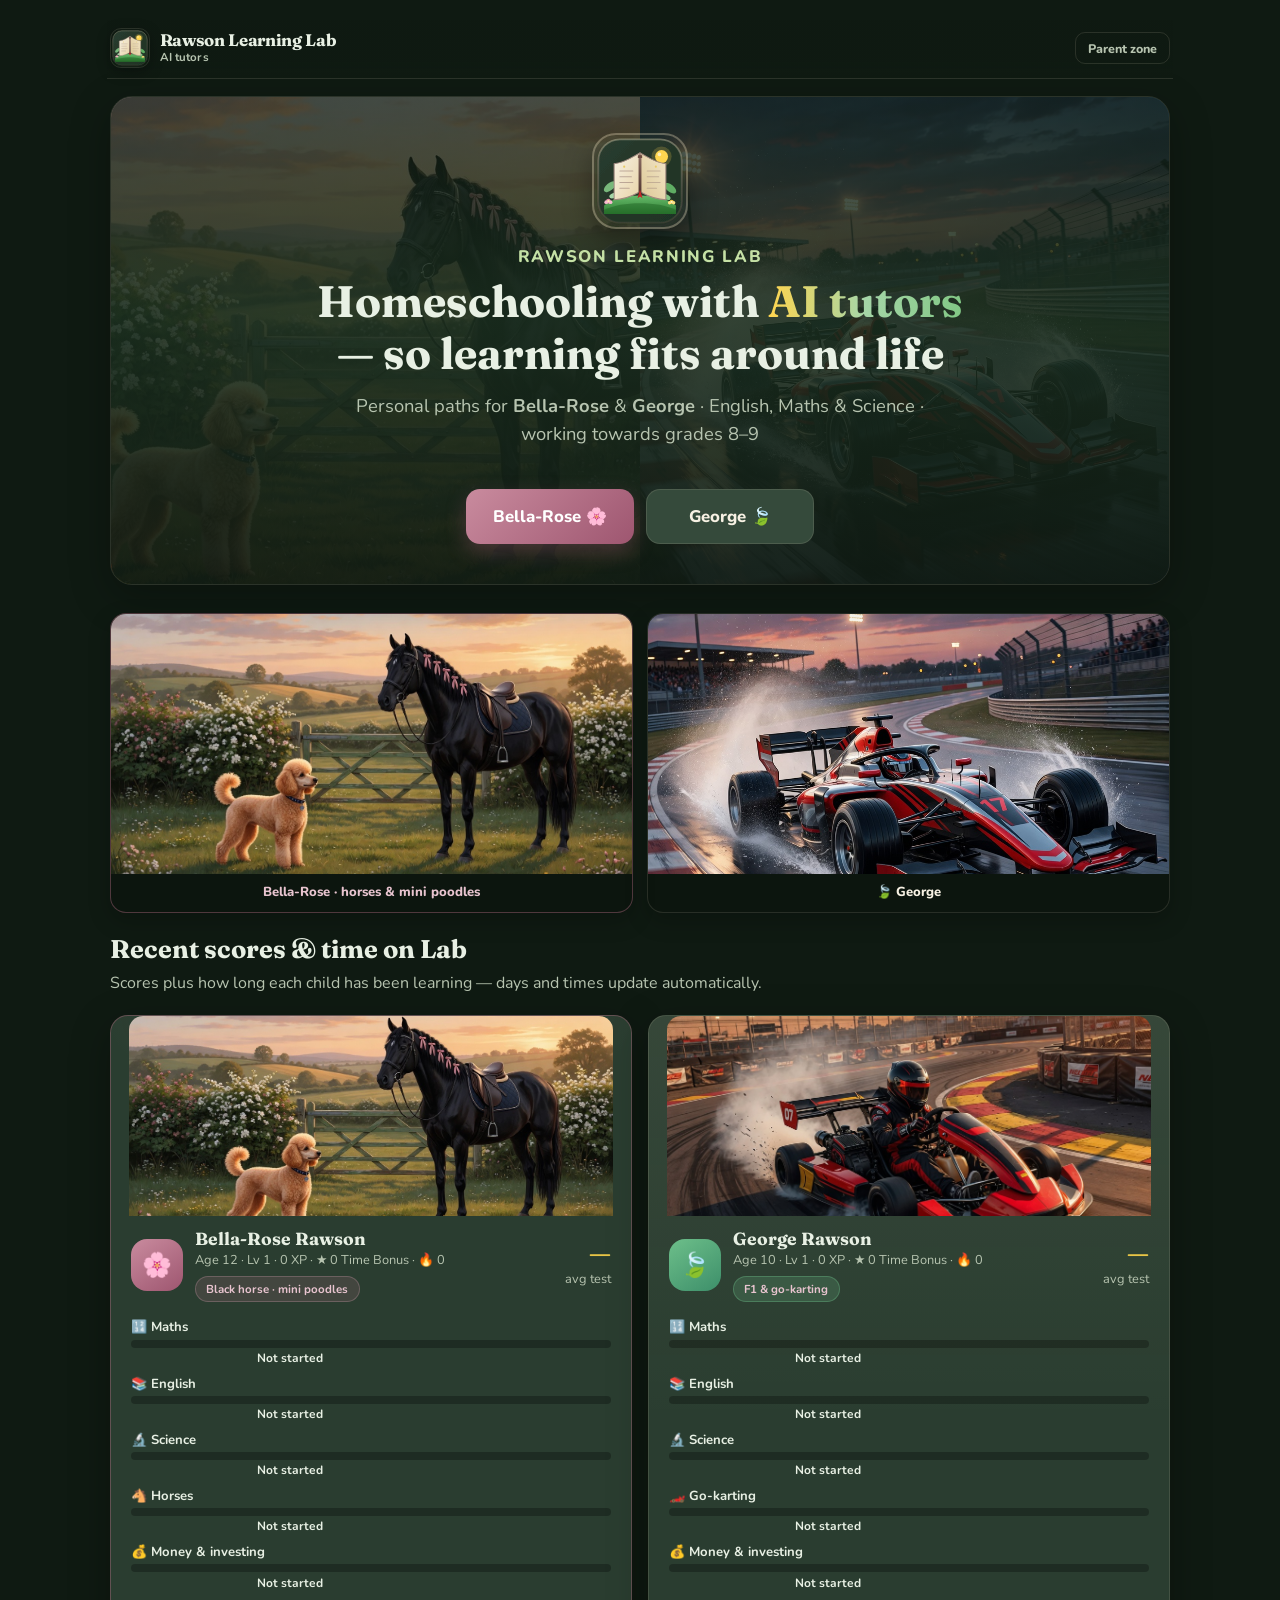
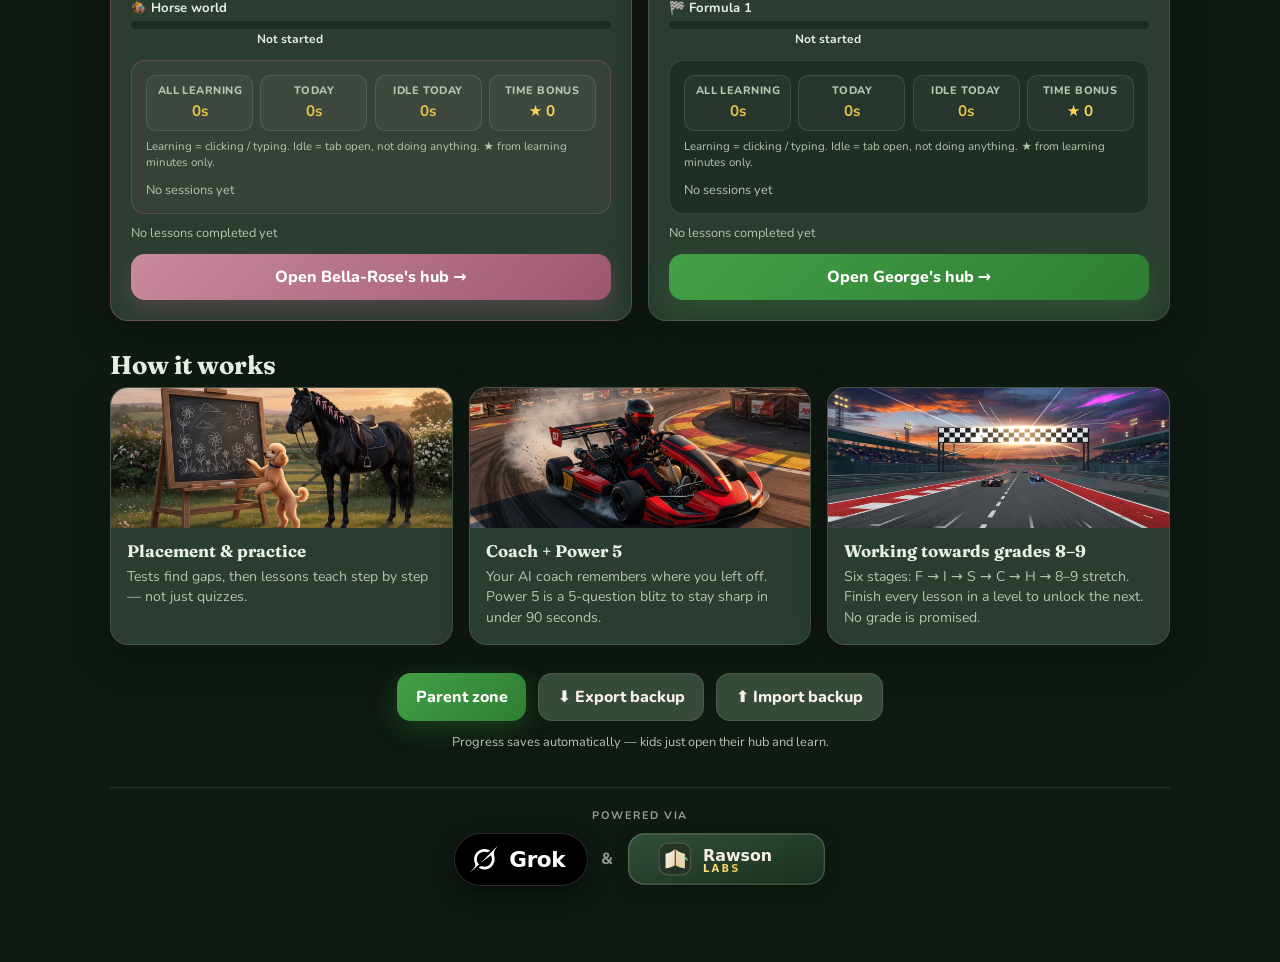
==== commit 2b4a1454: "Add a six-lesson teaching preview and England 9-1 wording. These six home-level lessons now teach fi" ====
--- a/index.html
+++ b/index.html
@@ -4,7 +4,7 @@
   <meta charset="UTF-8" />
   <meta name="viewport" content="width=device-width, initial-scale=1.0" />
   <title>Rawson Learning Lab · Bella-Rose &amp; George</title>
-  <meta name="description" content="Rawson Learning Lab — the fastest UK AI teaching platform for Bella-Rose &amp; George. Maths, English &amp; Science from Foundation to GCSE A*. Coach, Power 5 drills, personalised pathways." />
+  <meta name="description" content="Rawson Learning Lab — maths, English and science lessons for Bella-Rose and George, from first steps through to GCSE, working towards grades 8–9." />
   <meta name="theme-color" content="#0f1a12" />
   <meta name="color-scheme" content="dark" />
   <link rel="icon" href="assets/logo.svg" type="image/svg+xml" />
@@ -13,9 +13,9 @@
   <link rel="preconnect" href="https://fonts.gstatic.com" crossorigin />
   <link rel="dns-prefetch" href="https://fonts.googleapis.com" />
   <link href="https://fonts.googleapis.com/css2?family=Fraunces:opsz,wght@9..144,600;9..144,700&family=Nunito:wght@500;600;700;800;900&display=swap" rel="stylesheet" />
-  <link rel="stylesheet" href="css/styles.css?v=111" />
-  <link rel="stylesheet" href="css/learn.css?v=111" />
-  <link rel="stylesheet" href="css/bella-theme.css?v=111" />
+  <link rel="stylesheet" href="css/styles.css?v=113" />
+  <link rel="stylesheet" href="css/learn.css?v=113" />
+  <link rel="stylesheet" href="css/bella-theme.css?v=113" />
   <style>
     /* Instant first paint before CSS bundle applies */
     html, body { margin:0; background:#0f1a12; color:#e8f0e4; }
@@ -30,36 +30,38 @@
     </p>
   </div>
 
-  <script src="js/curriculum.js?v=111"></script>
-  <script src="js/engine.js?v=111"></script>
-  <script src="js/sync.js?v=111"></script>
-  <script src="js/teach-content.js?v=111"></script>
-  <script src="js/stage2-content.js?v=111"></script>
-  <script src="js/stage3-content.js?v=111"></script>
-  <script src="js/year-install.js?v=111"></script>
-  <script src="js/year-path.js?v=111"></script>
-  <script src="js/year-english.js?v=111"></script>
-  <script src="js/year-science.js?v=111"></script>
-  <script src="js/stage4-content.js?v=111"></script>
-  <script src="js/stage5-content.js?v=111"></script>
-  <script src="js/stage6-content.js?v=111"></script>
-  <script src="js/fun-stages.js?v=111"></script>
-  <script src="js/fun-long-course.js?v=111"></script>
-  <script src="js/george-kart-bank.js?v=111"></script>
-  <script src="js/george-invest-bank.js?v=111"></script>
-  <script src="js/george-journey.js?v=111"></script>
-  <script src="js/passion-courses.js?v=111"></script>
-  <script src="js/gentle-ramp.js?v=111"></script>
-  <script src="js/week-content.js?v=111"></script>
-  <script src="js/week3-content.js?v=111"></script>
-  <script src="js/week4-content.js?v=111"></script>
-  <script src="js/exam-packs.js?v=111"></script>
-  <script src="js/tutor.js?v=111"></script>
-  <script src="js/voice.js?v=111"></script>
-  <script src="js/companion.js?v=111"></script>
-  <script src="js/invest-calc.js?v=111"></script>
-  <script src="js/report-problem.js?v=111"></script>
-  <script src="js/app.js?v=111"></script>
+  <script src="js/curriculum.js?v=113"></script>
+  <script src="js/engine.js?v=113"></script>
+  <script src="js/sync.js?v=113"></script>
+  <script src="js/teach-content.js?v=113"></script>
+  <script src="js/stage2-content.js?v=113"></script>
+  <script src="js/stage3-content.js?v=113"></script>
+  <script src="js/year-install.js?v=113"></script>
+  <script src="js/year-path.js?v=113"></script>
+  <script src="js/year-english.js?v=113"></script>
+  <script src="js/year-science.js?v=113"></script>
+  <script src="js/mini-lessons.js?v=113"></script>
+  <script src="js/stage4-content.js?v=113"></script>
+  <script src="js/stage5-content.js?v=113"></script>
+  <script src="js/stage6-content.js?v=113"></script>
+  <script src="js/fun-stages.js?v=113"></script>
+  <script src="js/fun-long-course.js?v=113"></script>
+  <script src="js/george-kart-bank.js?v=113"></script>
+  <script src="js/george-invest-bank.js?v=113"></script>
+  <script src="js/george-journey.js?v=113"></script>
+  <script src="js/passion-courses.js?v=113"></script>
+  <script src="js/gentle-ramp.js?v=113"></script>
+  <script src="js/week-content.js?v=113"></script>
+  <script src="js/week3-content.js?v=113"></script>
+  <script src="js/week4-content.js?v=113"></script>
+  <script src="js/week5-content.js?v=113"></script>
+  <script src="js/exam-packs.js?v=113"></script>
+  <script src="js/tutor.js?v=113"></script>
+  <script src="js/voice.js?v=113"></script>
+  <script src="js/companion.js?v=113"></script>
+  <script src="js/invest-calc.js?v=113"></script>
+  <script src="js/report-problem.js?v=113"></script>
+  <script src="js/app.js?v=113"></script>
   <script>
     // Remove loading hint once app paints (app replaces #app content)
     setTimeout(function () {
--- a/css/styles.css
+++ b/css/styles.css
@@ -2353,7 +2353,7 @@
   }
 }
 
-/* GCSE → A* pathway map */
+/* Pathway map, working towards grades 8–9 */
 .pathway-map {
   display: flex;
   flex-direction: column;
--- a/css/learn.css
+++ b/css/learn.css
@@ -185,3 +185,31 @@
   opacity: 0.5;
   cursor: not-allowed;
 }
+
+/* Mini-lesson pattern */
+.mini-kicker { margin: 0 0 0.35rem; font-size: 0.85rem; letter-spacing: 0.02em; }
+.mini-teach { font-size: 1.05rem; line-height: 1.55; max-width: 40rem; }
+.mini-teach p { margin: 0 0 0.85rem; }
+.mini-visual-wrap { margin: 0.75rem 0 1rem; }
+.mini-svg { width: 100%; max-width: 26rem; height: auto; color: var(--text, #e8f0e4); }
+.mini-mistake {
+  background: rgba(255, 209, 102, 0.1);
+  border-left: 4px solid #ffd166;
+  padding: 0.7rem 0.85rem;
+  border-radius: 0 10px 10px 0;
+}
+.mini-hint {
+  background: rgba(91, 140, 255, 0.12);
+  border-radius: 10px;
+  padding: 0.65rem 0.85rem;
+  line-height: 1.45;
+}
+.mini-bridge {
+  margin-top: 0.85rem;
+  padding: 0.85rem 1rem;
+  border-radius: 12px;
+  background: rgba(197, 225, 165, 0.08);
+  border: 1px solid rgba(197, 225, 165, 0.25);
+}
+.mini-bridge p { margin: 0 0 0.7rem; line-height: 1.45; }
+.mini-revisit { margin-top: 0.8rem; font-size: 0.95rem; line-height: 1.45; }
